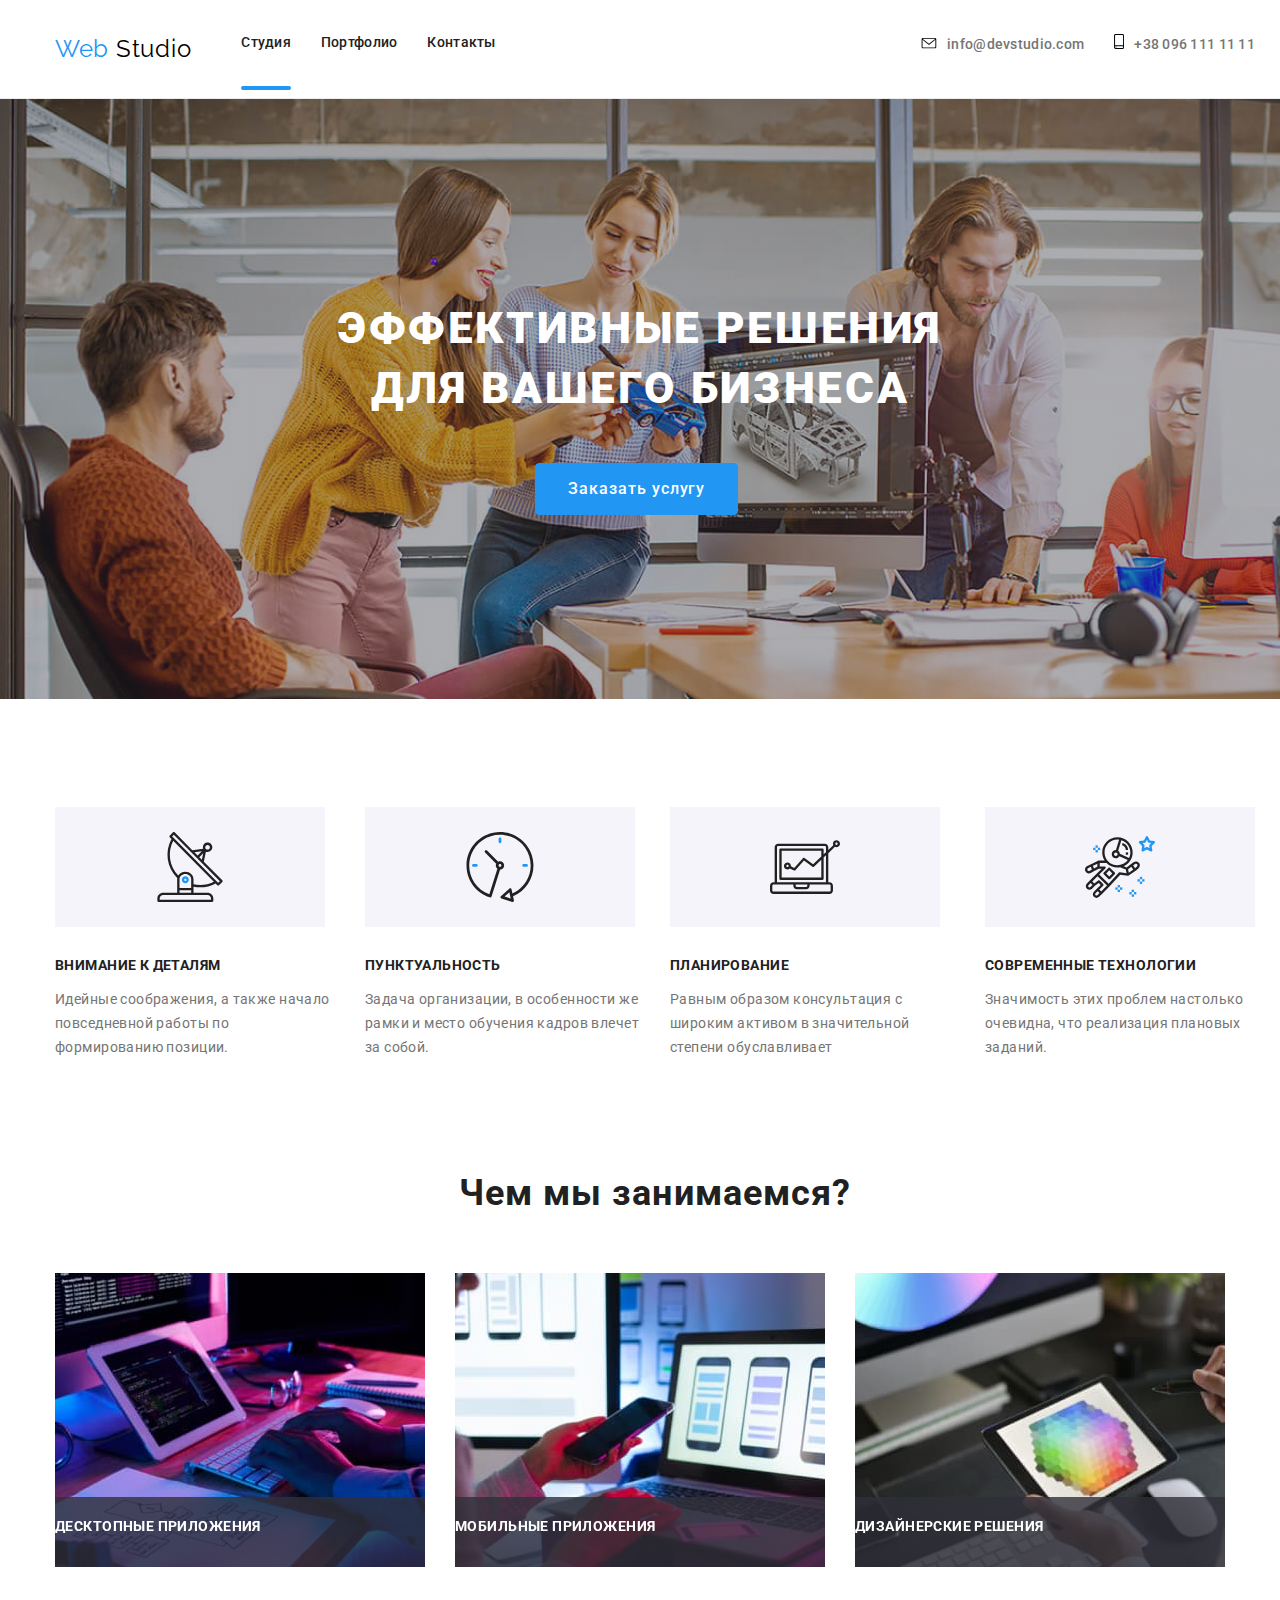
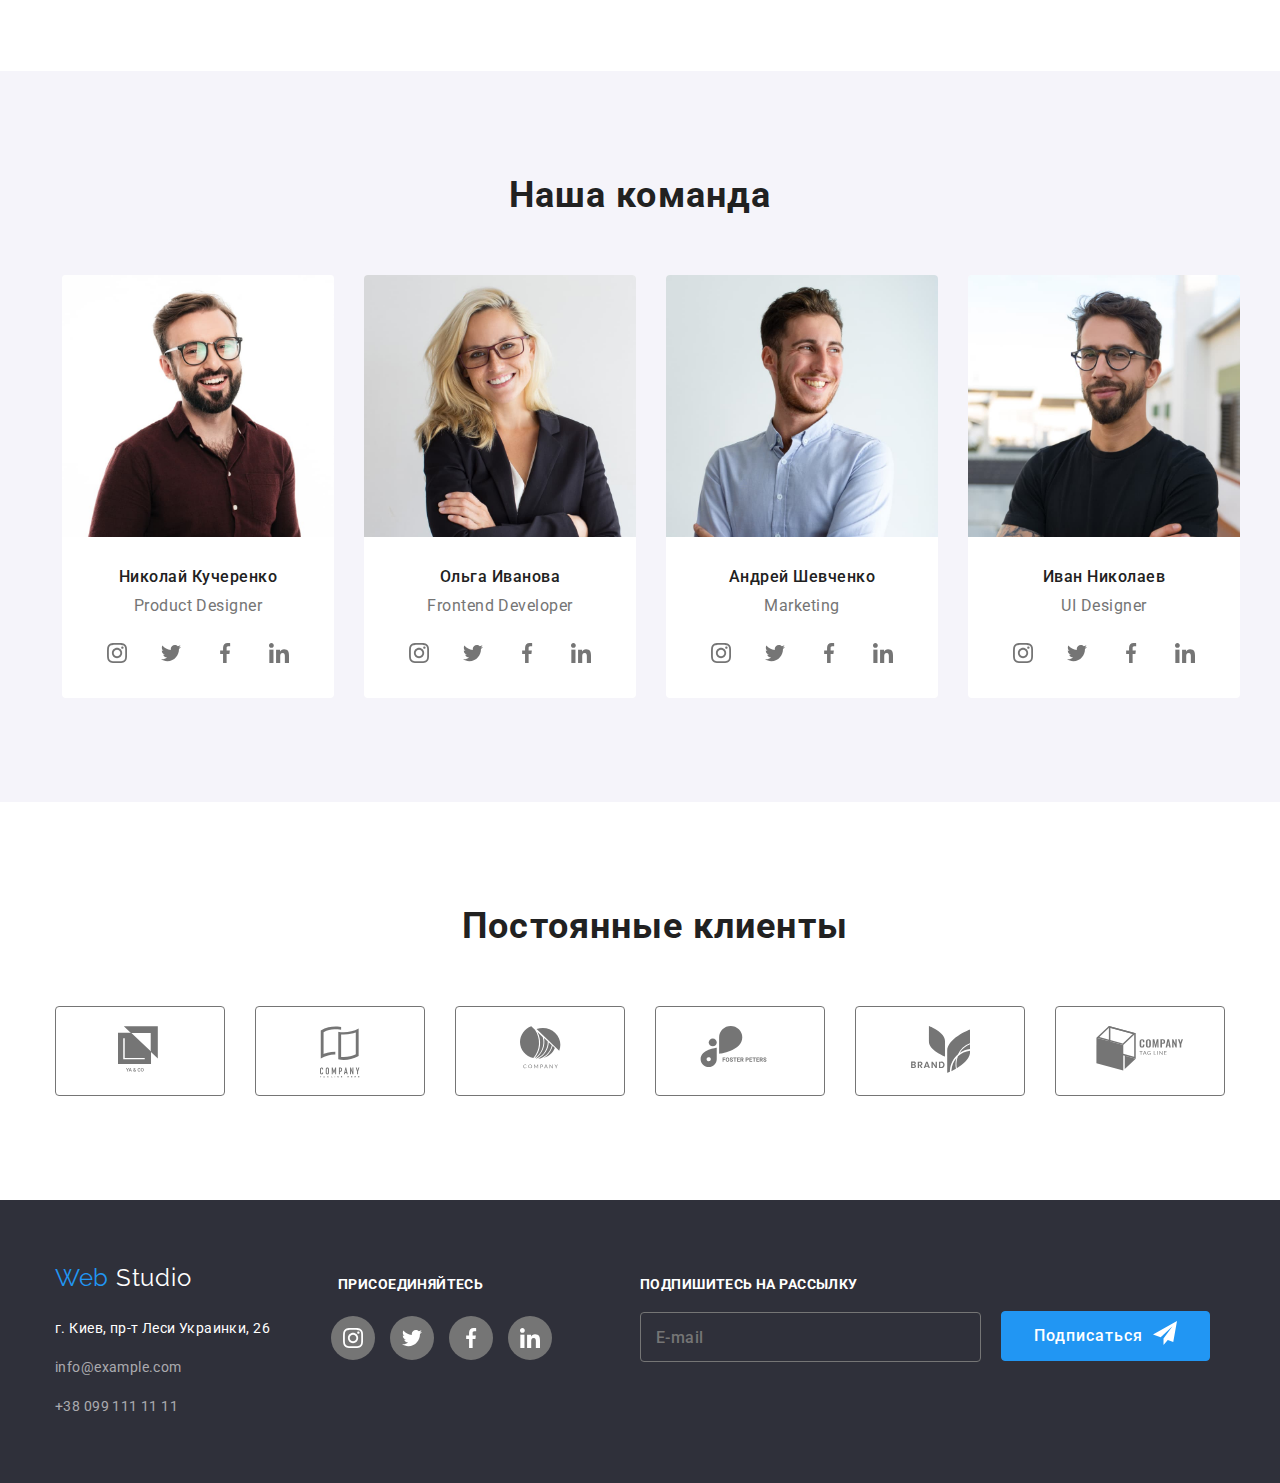
==== index.html @ a25edc17 "добавляет ховер галочку и ховер на Согласие" ====
<!DOCTYPE html>
<html lang="ru">

<head>
  <meta charset="UTF-8" />
  <meta name="viewport" content="width=device-width, initial-scale=1.0" />
  <meta http-equiv="X-UA-Compatible" content="ie=edge" />
  <title>Web studio</title>
  <link rel="stylesheet" href="./css/normalize.css" />
  <link rel="stylesheet" href="./css/styles.css" />
  <link href="https://fonts.googleapis.com/css2?family=Raleway:wght@700&family=Roboto:wght@400;500;700;900&display=swap"
    rel="stylesheet" />
</head>

<body>
  <!--Шапка сайта-->
  <header class="page-header">
    <div class="container flexbox">
      <nav class="navigation">
        <a>
          <span class="logo">
            <span class="logo-part-one">Web</span>
            <span class="logo-part-two">Studio</span></span></a>
        <ul class="list menu-list">
          <li class="menu-item">
            <a href="./index.html" class="menu-link current">Студия</a>
          </li>
          <li class="menu-item">
            <a href="./portfolio.html" class="menu-link">Портфолио</a>
          </li>
          <li class="menu-item">
            <a href="#" class="menu-link">Контакты</a>
          </li>
        </ul>
      </nav>

      <section class="contacts">
        <address>
          <ul class="list contacts-list menu-list">
            <li class="contacts-item">
              <a href="info@devstudio.com" class="contacts-link e-mail-link">
                <svg class="mail-icon" width="16" height="11">
                <use href="./icons/sprite.svg#icon-mail"></use>
              </svg>info@devstudio.com</a>
            </li>
            <li class="contacts-item">
              <a href="tel:+380961111111" class="contacts-link"><svg class="mail-icon" width="10" height="15">
                <use href="./icons/sprite.svg#icon-smartphone"></use>
              </svg>+38 096 111 11 11</a>
            </li>
          </ul>
        </address>
      </section>
    </div>
  </header>
  <main>
    <section class="hero boxhero">
      <div class="container">
        <h1 class="page-title">Эффективные решения для вашего бизнеса</h1>
        <button class="btn-header">
          <span data-modal-open>Заказать услугу</span>
        </button>
      </div>
      <div class="backdrop is-hidden" data-modal>
        <div class="modal">
          
          <div>
            <p class="modal-title">
              Оставьте свои данные, мы Вам перезвоним
            </p>
            <form class="contacts-us-form" id="contact-form">

              <div class="form-field">
              <svg class="modal-icon" width="18" height="18">
                <use href="./icons/sprite.svg#icon-personmodal"></use>
              </svg>
              <input type="text" class="contact-us-field" name="user-name" id="user-name">
              <label for="user-name" class="form-lable ">Имя</label>
              </div>

              <div class="form-field">
              <svg class="modal-icon" width="18" height="18">
                <use href="./icons/sprite.svg#icon-phonemodal"></use>
              </svg>
              <input type="tel" class="contact-us-field"  name="user-phone">
              <label for="user-phone" class="form-lable">Телефон</label>
              </div>

              <div class="form-field">
              <svg class="modal-icon" width="18" height="18">
                <use href="./icons/sprite.svg#icon-emailmodal"></use>
              </svg>
              <input type="email" class="contact-us-field" name="user-email">
              <label for="user-email" class="form-lable">Почта</label>
              </div>
              
              <div class="form-field">
              <textarea class="contact-us-message" name="message" id="message" placeholder="Введите текст" cols="30" rows="10"></textarea>
              <label for="message" class="form-lable">Комментарий</label>
              </div>
          
              <div class="form flexbox-list">

                <label class="field">
                  <input class="checkbox" type="checkbox" name="topic" value="html" />
                  <span class="icon"></span>
                  <span class="label">Соглашаюсь с рассылкой и принимаю</span>
                  <span href="#" class="modal-terms-text">Условия договора</span>
                </label>
              </div>
             <button class="modal-btn btn-submit">
              <span>Отправить</span>
              <div class="icon-close-hover">
                <button data-modal-close><svg class="icon-close" width="30" height="30">
                    <use href="./icons/sprite.svg#icon-close">
                  </svg></button>
              </div>
            </form>
          </div>
        </div>
      </div>
    </section>
    <!-- Преимущества> -->
    <section class="section product-padding">
      <div class="container">
        <ul class="list">
          <div class="flexbox-list">
            <li class="team-item">
              <h3 class="advantage-title advantage-lokator">Внимание к деталям</h3>
              <p class="section-description">
                Идейные соображения, а также начало повседневной работы по
                формированию позиции.
              </p>
            </li>
            <li class="team-item">

              <h3 class="advantage-title advantage-clock">Пунктуальность</h3>
              <p class="section-description">
                Задача организации, в особенности же рамки и место обучения
                кадров влечет за собой.
              </p>
            </li>
            <li class="team-item">

              <h3 class="advantage-title advantage-diagram">Планирование</h3>
              <p class="section-description">
                Равным образом консультация с широким активом в значительной
                степени обуславливает
              </p>
            </li>
            <li>

              <h3 class="advantage-title advantage-cosmo">Современные технологии</h3>
              <p class="section-description">
                Значимость этих проблем настолько очевидна, что реализация
                плановых заданий.
              </p>
            </li>
          </div>
        </ul>
      </div>
    </section>
    <!--Продукт-->
    <section class="section padding-section">
      <div class="container">
        <h2 class="section-title">Чем мы занимаемся?</h2>
        <ul class="list">
          <div class="flexbox-list">
            <li class="team-item">
              <div class="product">
              <img class="img" src="./imagespage1/activitiesphoto/img1.jpg" width="370" height="294"
                alt="Десктоп ноутбука" />
                <div class="advantage-absolute-title">
                 <h3 class="advantage-title white-title">Десктопные приложения</h3>
                </div>
            </li>
            <li class="team-item">
              <div class="product">
               <img class="img" src="./imagespage1/activitiesphoto/img2.jpg" width="370" height="294"
                alt="Мобильный телефон" />
                <div class="advantage-absolute-title">
                 <h3 class="advantage-title white-title">
                  Мобильные приложения
                 </h3>
                </div>
              </div>
            </li>
            <li class="team-item">
              <div class="product">
               <img class="img" src="./imagespage1/activitiesphoto/img3.jpg" width="370" height="294"
                alt="Монитор компьютера" />
                <div class="advantage-absolute-title">
                 <h3 class="advantage-title white-title background-title">
                   Дизайнерские решения
                 </h3>
                </div>
              </div>
            </li>
          </div>
        </ul>
      </div>
    </section>
    <!--Команда-->
    <section class="team-section padding-section">
      <div class="container">
        <h2 class="section-title">Наша команда</h2>
        <ul class="list flexbox">
          <div class="flexbox-list">
            <li class="team-item teammembers-box">
              <img class="img" src="./imagespage1/teamphoto/img1.jpg" width="272" height="260"
                alt="Николай Кучеренко" />
              <h3 class="name-title">Николай Кучеренко</h3>
              <p class="name-description">Product Designer</p>
              <ul class="list flexbox-center">
                <li class="social-item">
                  <href="https://www.instagram.com/" class="social-icons-link" target="_blank" rel="noopener noreferrer"
                    aria-label="ссылка Инстаграм" /> 
                    <svg class="social-icon" width="20" height="20">
                      <use href="./icons/sprite.svg#icon-instagram"></use>
                    </svg>
                </li>
                <li class="social-item">
                  <href="https://twitter.com/" class="social-icons-link"
                    target="_blank" rel="noopener noreferrer" aria-label="ссылка Твиттер" />
                    <svg class="social-icon" width="20" height="20">
                      <use href="./icons/sprite.svg#icon-twitter"></use>
                    </svg>
                </li>
                <li class="social-item">
                  <href="https://facebook.com/" class="social-icons-link" target="_blank" rel="noopener noreferrer"
                    aria-label="ссылка Фейсбук" />
                    <svg class="social-icon" width="20" height="20">
                      <use href="./icons/sprite.svg#icon-facebook"></use>
                    </svg>
                </li>
                <li class="social-item">
                  <href="https://www.linkedin.com/" class="social-icons-link" target="_blank" rel="noopener noreferrer"
                    aria-label="ссылка Линкедин" />
                    <svg class="social-icon" width="20" height="20">
                      <use href="./icons/sprite.svg#icon-linkedin"></use>
                    </svg>
                </li>
              </ul>
            </li>
            <li class="team-item teammembers-box">
              <img class="img" src="./imagespage1/teamphoto/img2.jpg" width="272" height="260" alt="Ольга Иванова" />
              <h3 class="name-title">Ольга Иванова</h3>
              <p class="name-description">Frontend Developer</p>
              <ul class="list flexbox-center">
                <li class="social-item">
                  <href="https://www.instagram.com/" class="social-icons-link" target="_blank" rel="noopener noreferrer"
                    aria-label="ссылка Инстаграм" />
                  <svg class="social-icon" width="20" height="20">
                    <use href="./icons/sprite.svg#icon-instagram"></use>
                  </svg>
                </li>
                <li class="social-item">
                  <href="https://twitter.com/" class="social-icons-link" target="_blank" rel="noopener noreferrer"
                    aria-label="ссылка Твиттер" />
                  <svg class="social-icon" width="20" height="20">
                    <use href="./icons/sprite.svg#icon-twitter"></use>
                  </svg>
                </li>
                <li class="social-item">
                  <href="https://facebook.com/" class="social-icons-link" target="_blank" rel="noopener noreferrer"
                    aria-label="ссылка Фейсбук" />
                  <svg class="social-icon" width="20" height="20">
                    <use href="./icons/sprite.svg#icon-facebook"></use>
                  </svg>
                </li>
                <li class="social-item">
                  <href="https://www.linkedin.com/" class="social-icons-link" target="_blank" rel="noopener noreferrer"
                    aria-label="ссылка Линкедин" />
                  <svg class="social-icon" width="20" height="20">
                    <use href="./icons/sprite.svg#icon-linkedin"></use>
                  </svg>
                </li>
              </ul>
            </li>
            <li class="team-item teammembers-box">
              <img class="img" class="img" src="./imagespage1/teamphoto/img3.jpg" width="272" height="260"
                alt="Андрей Шевченко" />
              <h3 class="name-title">Андрей Шевченко</h3>
              <p class="name-description">Marketing</p>
              <ul class="list flexbox-center">
                <li class="social-item">
                  <href="https://www.instagram.com/" class="social-icons-link" target="_blank" rel="noopener noreferrer"
                    aria-label="ссылка Инстаграм" />
                  <svg class="social-icon" width="20" height="20">
                    <use href="./icons/sprite.svg#icon-instagram"></use>
                  </svg>
                </li>
                <li class="social-item">
                  <href="https://twitter.com/" class="social-icons-link" target="_blank" rel="noopener noreferrer"
                    aria-label="ссылка Твиттер" />
                  <svg class="social-icon" width="20" height="20">
                    <use href="./icons/sprite.svg#icon-twitter"></use>
                  </svg>
                </li>
                <li class="social-item">
                  <href="https://facebook.com/" class="social-icons-link" target="_blank" rel="noopener noreferrer"
                    aria-label="ссылка Фейсбук" />
                  <svg class="social-icon" width="20" height="20">
                    <use href="./icons/sprite.svg#icon-facebook"></use>
                  </svg>
                </li>
                <li class="social-item">
                  <href="https://www.linkedin.com/" class="social-icons-link" target="_blank" rel="noopener noreferrer"
                    aria-label="ссылка Линкедин" />
                  <svg class="social-icon" width="20" height="20">
                    <use href="./icons/sprite.svg#icon-linkedin"></use>
                  </svg>
                </li>
              </ul>
            </li>
            <li class="team-item teammembers-box">
              <img class="img" src="./imagespage1/teamphoto/img4.jpg" width="272" height="260" alt="Иван Николаев" />
              <h3 class="name-title">Иван Николаев</h3>
              <p class="name-description">UI Designer</p>
              <ul class="list flexbox-center">
                <li class="social-item">
                  <href="https://www.instagram.com/" class="social-icons-link" target="_blank" rel="noopener noreferrer"
                    aria-label="ссылка Инстаграм" />
                  <svg class="social-icon" width="20" height="20">
                    <use href="./icons/sprite.svg#icon-instagram"></use>
                  </svg>
                </li>
                <li class="social-item">
                  <href="https://twitter.com/" class="social-icons-link" target="_blank" rel="noopener noreferrer"
                    aria-label="ссылка Твиттер" />
                  <svg class="social-icon" width="20" height="20">
                    <use href="./icons/sprite.svg#icon-twitter"></use>
                  </svg>
                </li>
                <li class="social-item">
                  <href="https://facebook.com/" class="social-icons-link" target="_blank" rel="noopener noreferrer"
                    aria-label="ссылка Фейсбук" />
                  <svg class="social-icon" width="20" height="20">
                    <use href="./icons/sprite.svg#icon-facebook"></use>
                  </svg>
                </li>
                <li class="social-item">
                  <href="https://www.linkedin.com/" class="social-icons-link" target="_blank" rel="noopener noreferrer"
                    aria-label="ссылка Линкедин" />
                  <svg class="social-icon" width="20" height="20">
                    <use href="./icons/sprite.svg#icon-linkedin"></use>
                  </svg>
                </li>
              </ul>
            </li>
          </div>
        </ul>
      </div>
    </section>
    <!--Постоянные клиенты-->
    <section class="section padding-section">
      <div class="container">
        <h2 class="section-title">Постоянные клиенты</h2>
        <ul class="list flexbox-list">
          <li class="team-item">
            <div class="clients-box">
              <svg class="client-icon" width="44" height="49">
                <use href="./icons/sprite.svg#icon-logo1"></use>
              </svg>
            </div>
          </li>
          <li class="team-item">
            <div class="clients-box">
              <svg class="client-icon" width="40" height="52">
                <use href="./icons/sprite.svg#icon-logo2"></use>
              </svg>
            </div>
          </li>
          <li class="team-item">
            <div class="clients-box">
              <svg class="client-icon" width="41" height="43">
                <use href="./icons/sprite.svg#icon-logo3"></use>
              </svg>
            </div>
          </li>
          <li class="team-item">
            <div class="clients-box">
              <svg class="client-icon" width="80" height="42">
                <use href="./icons/sprite.svg#icon-logo4"></use>
              </svg>
            </div>
          </li>
          <li class="team-item">
            <div class="clients-box">
              <svg class="client-icon" width="59" height="47">
                <use href="./icons/sprite.svg#icon-logo5"></use>
              </svg>
            </div>
          </li>
          <li class="team-item">
            <div class="clients-box">
              <svg class="client-icon" width="88" height="45">
                <use href="./icons/sprite.svg#icon-logo6"></use>
              </svg>
            </div>
          </li>
        </ul>
      </div>
    </section>
  </main>
  <!--Подвал-->
  <footer class="footer-section flexbox-list">
      <div class="section flexbox-list">
        <div class="flexbox-list footer-box">
          <div class="adress-box">
            <h2 hidden class="section-title">Контакты</h2>
            <p class="logo">
              <span class="logo-part-one-footer">Web</span>
              <span class="logo-part-two-footer">Studio</span>
            </p>

            <address>
              <div>
                <ul class="list">
                  <li class="adress-margin">
                    <a href="#" target="_blank" rel="noopener noreferrer" class="adress-footer-description">г. Киев, пр-т
                      Леси
                      Украинки, 26</a>
                  </li>
                  <li class="adress-margin">
                    <a href="mailto:info@example.com" class="contacts-description">info@example.com</a>
                  </li>
                  <li class="adress-margin">
                    <a href="+380991111111" class="contacts-description">+38 099 111 11 11</a>
                  </li>
                </ul>
              </div>
            </address>
          </div>

          <div class="footer-box join-us-box">
            <b class="advantage-title white-title">Присоединяйтесь</b>
            <ul class="list flexbox-center">
              <li class="socialfooter-item">
                <href="https://www.instagram.com/" class="socialfooter-icons-link" target="_blank" rel="noopener noreferrer"
                  aria-label="ссылка Инстаграм" />
                <svg class="socialfooter-icon" width="20" height="20">
                  <use href="./icons/sprite.svg#icon-instagram"></use>
                </svg>
              </li>
              <li class="socialfooter-item">
                <href="https://twitter.com/" class="socialfooter-icons-link" target="_blank" rel="noopener noreferrer"
                  aria-label="ссылка Твиттер" />
                <svg class="socialfooter-icon" width="20" height="20">
                  <use href="./icons/sprite.svg#icon-twitter"></use>
                </svg>
              </li>
              <li class="socialfooter-item">
                <href="https://facebook.com/" class="socialfooter-icons-link" target="_blank" rel="noopener noreferrer"
                  aria-label="ссылка Фейсбук" />
                <svg class="socialfooter-icon" width="20" height="20">
                  <use href="./icons/sprite.svg#icon-facebook"></use>
                </svg>
              </li>
              <li class="socialfooter-item">
                <href="https://www.linkedin.com/" class="socialfooter-icons-link" target="_blank" rel="noopener noreferrer"
                  aria-label="ссылка Линкедин" />
                <svg class="socialfooter-icon" width="20" height="20">
                  <use href="./icons/sprite.svg#icon-linkedin"></use>
                </svg>
              </li>
            </ul>
          </div>
        </div>

        <div class="footer-box sign-up-box container">
          <b class="advantage-title white-title">Подпишитесь на рассылку</b>
          <div class="flexbox-list">
            <p class="email-btn emailbtn-text">E-mail</p>
            <button class="btn adress-margin">
              <span class="flexbox-list">Подписаться
                <svg class="galka-icon" width="24" height="24">
                  <use href="./icons/sprite.svg#icon-galka"></use>
                </svg>
              </span>
            </button>
          </div>
        </div>
        </button>
      </div>
      </div>
  </footer>
  <script src="./js/modal.js"></script>
</body>

</html>
---- css/styles.css ----
html {
  box-sizing: border-box;
}

*,
*::before,
*::after {
  box-sizing: inherit;
}

:root {
  --accent-color: #2196f3;
  --dark-color: #000000;
  --semidark-color: #212121;
  --background-color: #2f303a;
  --main-color: #757575;
  --semilight-color: #f5f4fa;
  --light-color: #ffffff;
  --backround-light: #f5f4fa;
  --border-color: #ececec;
  --timing-function: cubic-bezier(0.4, 0, 0.2, 1);
}

body {
  font-family: "Roboto", sans-serif;
  font-size: 14px;
  line-height: 1.714em;
  letter-spacing: 0.03em;
  color: var(--main-color);
}
.container {
  width: 1200px;
  padding-left: 15 px;
  margin-right: auto;
  margin-left: auto;
}
.page-header {
  padding: 30px 0 30px 30px;
  border-bottom: 1px solid var(--border-color);
}

.flexbox {
  display: flex;
  justify-content: flex-end;
  align-items: center;
}
.flexbox-list {
  display: flex;
}

.flexbox-center {
  display: flex;
  justify-content: center;
}
.flexbox-space-between {
  display: flex;
  justify-content: space-between;
}

.footer-box {
  width: calc((100% - 30px) / 2);
}

.menu-list {
  display: flex;
}

.hero {
  background-color: rgba(47, 48, 58, 0.4);
  background-image: linear-gradient(
      rgba(47, 48, 58, 0.4) 0%,
      rgba(47, 48, 58, 0.4) 100%
    ),
    url(../imagespage1/header.jpg);
  background-size: cover;

  height: 600px;
  padding: 200px 0;
}
/*фото*/
.img {
  display: block;
  max-width: 100%;
  height: auto;
  object-fit: cover;
  object-position: top;
}

/* секции */

.boxhero {
  margin-right: auto;
  margin-left: auto;
}

.section {
  width: 1200px;
  margin-right: auto;
  margin-left: auto;
  padding: 0 15px;
}
.padding-section {
  padding-top: 94px;
  padding-bottom: 94px;
}
.poftfolio-padding {
  padding-top: 50px;
  padding-bottom: 100px;
}
.product-padding {
  padding-top: 94px;
}
.margin-works:nth-child(-n + 3) {
  margin-top: 34px;
}
.team-section {
  margin-right: auto;
  margin-left: auto;
  background-color: var(--backround-light);
  padding: 94px 15px;
}
.footer-section {
  margin-right: auto;
  margin-left: auto;
  background-color: var(--background-color);
  padding: 60 0 0 0;
}
.footer-width {
  width: 1200px;
}
.items-wrap {
  flex-wrap: wrap;
}
.e-mail-link {
  margin-right: 30px;
}
.navigation {
  display: flex;
  align-items: center;
  margin-right: auto;
}
.works-width {
  width: calc((100% - 60px) / 3);
}

.menu-item:not(:last-child) {
  margin-right: 30px;
}

.team-item:not(:last-child) {
  margin-right: 30px;
}
/*.menu-item {
  outline: 2px solid tomato;
}*/

.menu-link {
  font-family: "Roboto", sans-serif;
  position: relative;
  font-weight: 500;
  font-size: 14px;
  line-height: 1.143em;
  letter-spacing: 0.02em;
  color: var(--semidark-color);
  text-decoration: none;
  transition: color 250ms var(--timing-function);
}

.current::after {
  content: "";
  position: relative;
  display: block;
  width: 100%;
  height: 4px;
  border-radius: 4px;
  background-color: var(--accent-color);
  top: 32px;
}

.menu-link:hover::after,
.menu-link:focus::after,
.menu-link:enabled::after {
  transform: scaleX(1);
}

.menu-link:focus,
.menu-link:hover,
.menu-link:enabled {
  color: var(--accent-color);
}

.list {
  list-style: none;
  padding: 0px;
  margin: 0px;
}

.contacts-list {
  font-style: normal;
}
.contacts-link {
  font-family: "Roboto", sans-serif;
  font-style: normal;
  font-weight: 500;
  font-size: 14px;
  line-height: 1.143em;
  letter-spacing: 0.02em;
  color: var(--main-color);
  text-decoration: none;
  transition: color 250ms var(--timing-function);
}

.contacts-link:hover {
  color: var(--accent-color);
  fill: var(--accent-color);
}

.mail-icon {
  margin-right: 10px;
  transition: fill 250ms var(--timing-function);
}

.portfolio-link {
  font-family: "Roboto", sans-serif;
  color: var(--main-color);
  text-decoration: none;
}

/* Боксы */
.advantage-box {
  width: 270px;
  padding: 25px 100px;
  margin-bottom: 30px;
  background-color: var(--backround-light);
}

.advantage-lokator:before {
  content: " ";
  display: block;
  width: 270px;
  height: 120px;
  background-image: url(../imagespage1/advantagephoto/lokator.svg);
  background-position: 50% 50%;
  background-size: auto auto;
  background-repeat: no-repeat;
  background-color: var(--backround-light);
  margin-bottom: 30px;
}

.advantage-clock:before {
  content: " ";
  display: block;
  width: 270px;
  height: 120px;
  background-image: url(../imagespage1/advantagephoto/clock.svg);
  background-position: 50% 50%;
  background-size: auto auto;
  background-repeat: no-repeat;
  background-color: var(--backround-light);
  margin-bottom: 30px;
}
.advantage-diagram:before {
  content: " ";
  display: block;
  width: 270px;
  height: 120px;
  background-image: url(../imagespage1/advantagephoto/diagram.svg);
  background-position: 50% 50%;
  background-size: auto auto;
  background-repeat: no-repeat;
  background-color: var(--backround-light);
  margin-bottom: 30px;
}
.advantage-cosmo:before {
  content: " ";
  display: block;
  width: 270px;
  height: 120px;
  background-image: url(../imagespage1/advantagephoto/cosmo.svg);
  background-position: 50% 50%;
  background-size: auto auto;
  background-repeat: no-repeat;
  background-color: var(--backround-light);
  margin-bottom: 30px;
}
.clients-box {
  width: 170px;
  height: 90px;
  padding: 19px;
  text-align: center;
  background-color: var(--light-color);
  border: 1px solid var(--main-color);
  border-radius: 4px;
  transition: border-color 250ms var(--timing-function);
}

.clients-box:hover .client-icon {
  fill: var(--accent-color);
}

.client-icon {
  fill: var(--main-color);
  transition: fill 250ms var(--timing-function);
}

.clients-box:hover {
  border-color: var(--accent-color);
}

.teammembers-box {
  width: 272px;
  border-radius: 4px;
  background-color: var(--light-color);
  overflow: hidden;
}

.img {
  display: block;
  max-width: 100%;
  height: auto;
}

.teammembers-box:hover {
  box-shadow: 0px 1px 3px 1px rgba(0, 0, 0, 0.2);
}
.works-box {
  width: 370px;
  margin-bottom: 30px;
  transition: box-shadow 250ms var(--timing-function);
}
.works-box:hover {
  box-shadow: 0px 1px 3px 1px rgba(0, 0, 0, 0.2);
}

.portfolio-link:hover .work-actions {
  opacity: 1;
}
.work-actions {
  position: absolute;
  top: 23px;
  left: 23px;
  padding-right: 23px;
  opacity: 0;
  transition: 250ms var(--timing-function);
}
.product-thumb:hover::before {
  opacity: 1;
}

.product-thumb {
  position: relative;
  overflow: hidden;
  transition: opacity 250ms var(--timing-function);
}

.product-overlay {
  position: absolute;
  top: 0;
  left: 0;
  width: 100%;
  height: 100%;
  background-color: rgba(33, 150, 243, 0.9);
  transform: translateY(100%);
  opacity: 0;
  transition: transform 250ms cubic-bezier(0.4, 0, 0.2, 1),
    opacity 250ms cubic-bezier(0.4, 0, 0.2, 1);
}

.product:hover .product-overlay {
  transform: translateY(0);
  opacity: 1;
}

.product {
  position: relative;
}

.product.is-hidden {
  opacity: 0;
  pointer-events: none;
}
.advantage-absolute-title {
  position: absolute;
  background: rgba(47, 48, 58, 0.8);
  height: 70px;
  width: 370px;
  padding-top: 7px;
  bottom: 0;
}

.works-description {
  padding: 20px 24px;
}
.adress-box {
  padding-top: 40px;
}

.join-us-box {
  width: 206px;
  margin-top: 72px;
  margin-bottom: 100px;
  margin-left: 68px;
}
.sign-up-box {
  width: 570px;
  margin-top: 72px;
  margin-bottom: 100px;
}

/* Заголовки */

.logo {
  font-family: "Raleway", sans-serif;
  margin-right: 50px;
  font-weight: 700px;
  font-size: 24px;
  line-height: 1.167em;
  letter-spacing: 0.03em;
}

.logo-part-one {
  color: var(--accent-color);
}
.logo-part-two {
  color: var(--dark-color);
}
.logo-part-one-footer {
  color: var(--accent-color);
}
.logo-part-two-footer {
  color: var(--light-color);
}

.page-title {
  font-weight: 900;
  font-size: 44px;
  line-height: 1.363em;
  text-align: center;
  letter-spacing: 0.06em;
  text-transform: uppercase;
  color: var(--light-color);
  margin: 0 0 30px;
  margin: auto;
  width: 696px;
}
.section-title {
  font-weight: 700;
  font-size: 36px;
  line-height: 1.67em;
  text-align: center;
  letter-spacing: 0.03em;
  color: var(--semidark-color);
  margin-bottom: 50px;
  margin-top: 0px;
}
.advantage-title {
  font-weight: 700;
  font-size: 14px;
  line-height: 1.143em;
  letter-spacing: 0.03em;
  text-transform: uppercase;
  color: var(--semidark-color);
}
.modal {
  position: absolute;
  top: 50%;
  left: 50%;
  transform: translate(-50%, -50%);
  padding: 40px;
  background-color: #ffffff;
  border-radius: 4px;
  box-shadow: 0px 1px 3px 1px rgba(0, 0, 0, 0.2);
}

.modal-icon {
  margin-right: 8px;
  position: absolute;
  top: 40px;
  left: 10px;
  transition: fill 250ms var(--timing-function);
}

.modal-btn {
  font-weight: 500;
  font-size: 16px;
  line-height: 1.875em;
  letter-spacing: 0.06em;
  display: flex;
  height: 50px;
  align-items: center;
  text-align: center;
  background-color: var(--accent-color);
  color: var(--light-color);
  padding: 10px 32px;
  border: 1px solid var(--accent-color);
  border-radius: 4px;
  transition: color 250ms var(--timing-function);
  transition: background-color 250ms var(--timing-function);
  margin-left: 164px;
  margin-bottom: 10px;
  margin-top: 40px;
  box-shadow: 0px 1px 3px 1px rgba(0, 0, 0, 0.2);
}
.modal-terms-text {
  font-style: 400;
  font-weight: 400;
  font-size: 14px;
  line-height: 1.714em;
  letter-spacing: 0.03em;
  text-decoration-line: underline;
  color: #2196f3;
  margin-left: 10px;
}

.modal-btn:hover,
.modal-btn:focus {
  background-color: var(--light-color);
  color: var(--accent-color);
}
.modal-title {
  font-weight: 700;
  font-size: 20px;
  line-height: 1.15em;
  text-align: center;
  letter-spacing: 0.03em;
  color: var(--semidark-color);
  margin-top: 0px;
  margin-bottom: 0px;
}

.form-field {
  position: relative;
  padding-top: 30px;
  transition: border-color 250ms var(--timing-function);
}

.form-lable {
  position: absolute;
  top: 10px;
  left: 0px;
  font-weight: 400;
  font-size: 12px;
  line-height: 1.167em;
  letter-spacing: 0.01em;
  color: var(--main-color);
}

.phone-lable {
  position: absolute;
  top: 0;
  left: 0;
}

.contact-us-field {
  width: 450px;
  height: 40px;
  border: 1px solid;
  border-radius: 4px;
  border-color: var(--main-color);
  font-weight: 400;
  font-size: 14px;
  line-height: 1.142em;
  letter-spacing: 0.01em;
  padding-left: 30px;
  transition: border-color 250ms var(--timing-function);
}

.form-field:hover,
.form-field:focus,
.form-field:active {
  fill: var(--accent-color);
}

.contact-us-field:hover,
.contact-us-field:focus,
.contact-us-field:active {
  border-color: var(--accent-color);
}

.contact-us-message {
  width: 450px;
  height: 125px;
  border: 1px solid;
  border-color: var(--main-color);
  border-radius: 4px;
  padding-top: 9px;
  padding-left: 15px;
  color: var(--main-color);
  font-weight: 400;
  font-size: 12px;
  line-height: 1, 142em;
  letter-spacing: 0.01em;
}
.contact-us-message:hover,
.contact-us-message:focus,
.contact-us-message:active {
  border-color: var(--accent-color);
}

.contact-us-field::placeholder {
  font-style: 400;
  font-weight: 400;
  font-size: 12px;
  line-height: 1.16;
  letter-spacing: 0.01em;
  color: rgba(117, 117, 117, 0.5);
}

.comment-window {
  width: 450px;
  height: 120px;
  border: 1px solid var(--main-color);
  border-radius: 4px;
  margin-left: 40px;
}

.modalwindow-text {
  color: var(--main-color);
  font-weight: 400;
  font-size: 14px;
  line-height: 1, 142;
  letter-spacing: 0.01em;
}
li {
  margin-bottom: 10px;
}

.field {
  display: flex;
  align-items: center;
  /* outline: 1px solid black; */
}

.checkbox {
  /* -webkit-appearance: none;
  -moz-appearance: none;
  appearance: none;

  position: absolute; */

  position: absolute;
  width: 1px;
  height: 1px;
  margin: -1px;
  border: 0;
  padding: 0;
  clip: rect(0 0 0 0);
  overflow: hidden;
}

.icon {
  display: inline-block;
  width: 15px;
  height: 15px;
  margin-right: 5px;

  border: 2px solid #2a2a2a;
  border-radius: 4px;

  transition: transform 250ms linear;
}

.checkbox:checked + .icon {
  transform: scale(1.2);
  border-color: transparent;
  background-color: var(--accent-color);
  background-image: url("../imagespage1/icon\ check.svg");
  background-size: contain;
  background-origin: border-box;
}

.label {
  transition: transform 250ms linear;
}

.checkbox:checked ~ .label {
  transform: translateX(20px);
}

.icon-close {
  position: absolute;
  top: 8px;
  right: 8px;
  transition: fill 250ms var(--timing-function);
}
.icon-close-hover:hover .icon-close {
  fill: var(--accent-color);
}

.inline-block {
  display: inline-block;
}

.white-title {
  color: var(--light-color);
}

.name-title {
  font-weight: 500;
  font-size: 16px;
  line-height: 1.188em;
  letter-spacing: 0.03em;
  color: var(--semidark-color);
  margin: 0 0 10px;
  text-align: center;
  margin-top: 30px;
}
.portfolio-title {
  font-weight: 700;
  font-size: 18px;
  line-height: 2em;
  letter-spacing: 0.06em;
  color: var(--semidark-color);
}

/* Описание */
.section-description {
  font-style: normal;
  font-weight: normal;
  font-size: 14px;
  line-height: 1.714em;
  letter-spacing: 0.03em;
  color: var(--main-color);
  margin-bottom: 0px;
}

.name-description {
  font-weight: 400;
  font-size: 16px;
  line-height: 1.188em;
  letter-spacing: 0.03em;
  color: var(--main-color);
  text-align: center;
  margin-top: 10px;
}

.contacts-description {
  font-style: normal;
  font-weight: normal;
  font-size: 14px;
  line-height: 1.714em;
  letter-spacing: 0.03em;
  color: rgba(255, 255, 255, 0.6);
  text-decoration: none;
}
.adress-footer-description {
  font-style: normal;
  font-weight: normal;
  font-size: 14px;
  line-height: 1.714em;
  letter-spacing: 0.03em;
  color: var(--light-color);
  text-decoration: none;
}
.portfolio-description {
  font-weight: 400;
  font-style: 400;
  font-size: 18px;
  line-height: 2.33em;
  letter-spacing: 0.03em;
  color: var(--light-color);
}
.portfolio-text {
  font-family: "Roboto", sans-serif;
  font-style: normal;
  font-weight: 400;
  font-size: 16px;
  line-height: 1.875em;
  letter-spacing: 0.03em;
  color: var(--main-color);
}
.social-icons-link {
  display: inline-flex;
  justify-content: center;
  align-items: center;
  width: 44px;
  height: 44px;
  background: var(--light-color);
  border-radius: 50%;
  fill: var(--main-color);
  transition: background-color 250ms var(--timing-function);
}
.social-icon {
  transition: fill 250ms var(--timing-function);
}
.social-icons-link:hover .social-icon {
  fill: var(--light-color);
}
.social-icons-link:hover {
  background-color: var(--accent-color);
}

.social-item:not(:last-child) {
  margin-right: 10px;
}
.social-item {
  margin-bottom: 23px;
}

.socialfooter-icons-link {
  display: inline-flex;
  justify-content: center;
  align-items: center;
  width: 44px;
  height: 44px;
  background: var(--main-color);
  border-radius: 50%;
  fill: var(--light-color);
}

.socialfooter-icons-link:hover .socialfooter-icon {
  fill: var(--light-color);
}
.socialfooter-icons-link:hover {
  background-color: var(--accent-color);
}

.socialfooter-item:not(:last-child) {
  margin-right: 15px;
}
.socialfooter-item {
  margin-top: 20px;
  margin-bottom: 23px;
}
.social-footer {
  margin-right: 10px;
  margin-top: 21px;
}

.social-footer-item {
  margin: 20px;
}
.adress-margin {
  margin-top: 15px;
}

.galka-icon {
  display: inline-flex;
  margin-left: 10px;
  width: 24px;
  height: 24px;
  fill: var(--light-color);
}

/* Кнопки */

.btn {
  font-weight: 500;
  font-size: 16px;
  line-height: 1.875em;
  letter-spacing: 0.06em;
  display: flex;
  height: 50px;
  align-items: center;
  text-align: center;
  background-color: var(--accent-color);
  color: var(--light-color);
  padding: 10px 32px;
  border: 1px solid var(--accent-color);
  border-radius: 4px;
  margin-left: 20px;
  transition: background-color 250ms var(--timing-function);
  transition: color 250ms var(--timing-function);
}
.btn:hover,
.btn:focus {
  background-color: var(--light-color);
  color: var(--accent-color);
}
.galka-icon {
  transition: fill 250ms var(--timing-function);
}
.btn:hover .galka-icon {
  fill: var(--accent-color);
}

.btn-header {
  font-weight: 500;
  font-size: 16px;
  line-height: 1.875em;
  letter-spacing: 0.06em;
  display: flex;
  text-align: center;
  background-color: var(--accent-color);
  color: var(--light-color);
  border: 1px solid var(--accent-color);
  border-radius: 4px;
  padding: 10px 32px;
  margin-left: 495px;
  margin-top: 44px;
  transition: background-color 250ms var(--timing-function);
  transition: color 250ms var(--timing-function);
}

.btn-header:hover,
.btn-header:focus {
  background-color: var(--light-color);
  color: var(--accent-color);
}

.backdrop {
  position: fixed;
  top: 0;
  left: 0;
  width: 100%;
  height: 100%;
  background-color: rgba(0, 0, 0, 0.2);
}

.backdrop.is-hidden {
  opacity: 0;
  pointer-events: none;
}

.email-btn {
  width: 357px;
  height: 50px;
  border: 1px solid var(--main-color);
  border-radius: 4px;
  padding-left: 15px;
  padding-top: 15px;
  padding-bottom: 15px;
}
.emailbtn-text {
  color: var(--main-color);
  font-weight: 500;
  font-size: 16px;
  line-height: 1.25em;
  letter-spacing: 0.03em;
}

.portfoliobtn {
  background-color: var(--semilight-color);
  color: var(--semidark-color);
  font-weight: 500;
  font-size: 16px;
  line-height: 1.625em;
  letter-spacing: 0.03em;
  transition: color 250ms var(--timing-function);
  border: 1px solid var(--semilight-color);
  border-radius: 4px;
  padding: 6px 22px;
  margin-right: 8px;
  display: inline-block;
  transition: background-color 250ms var(--timing-function);
}

.portfoliobtn:hover,
.portfoliobtn:focus {
  background-color: var(--accent-color);
  color: var(--light-color);
}
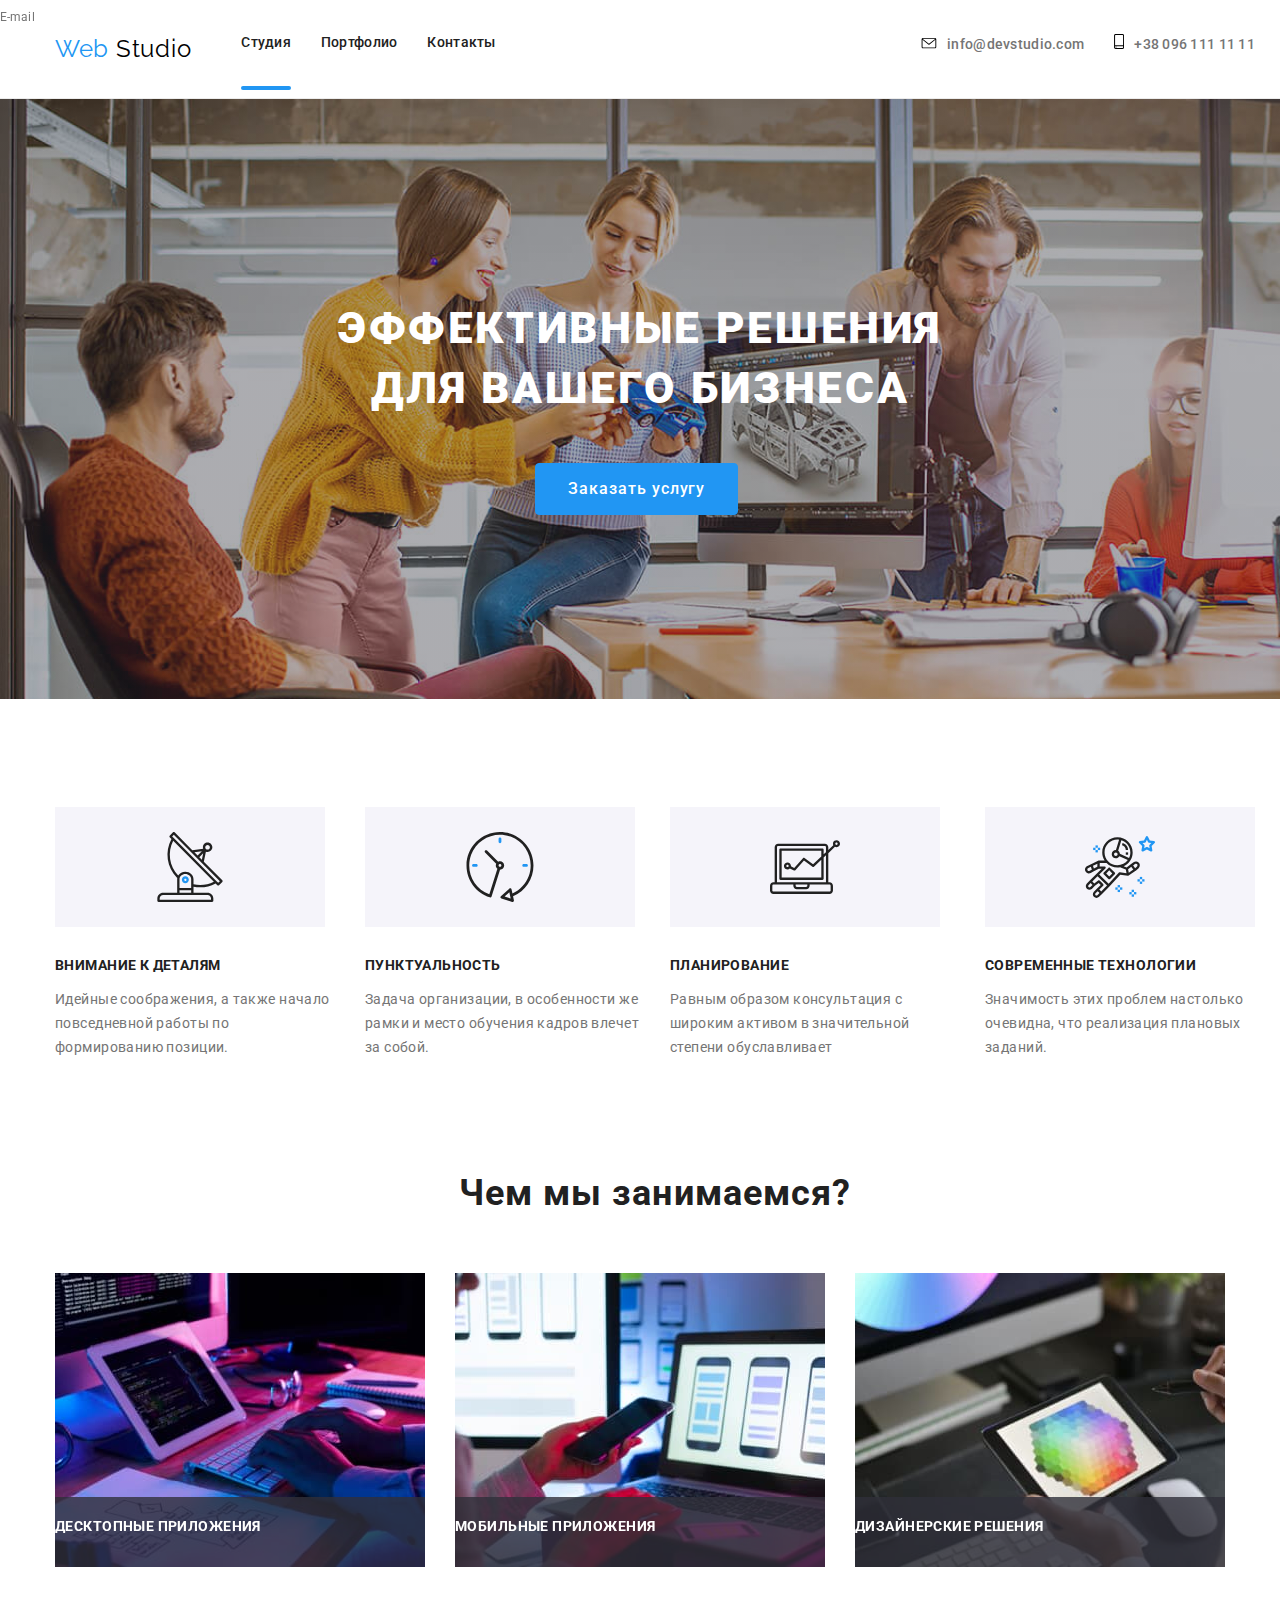
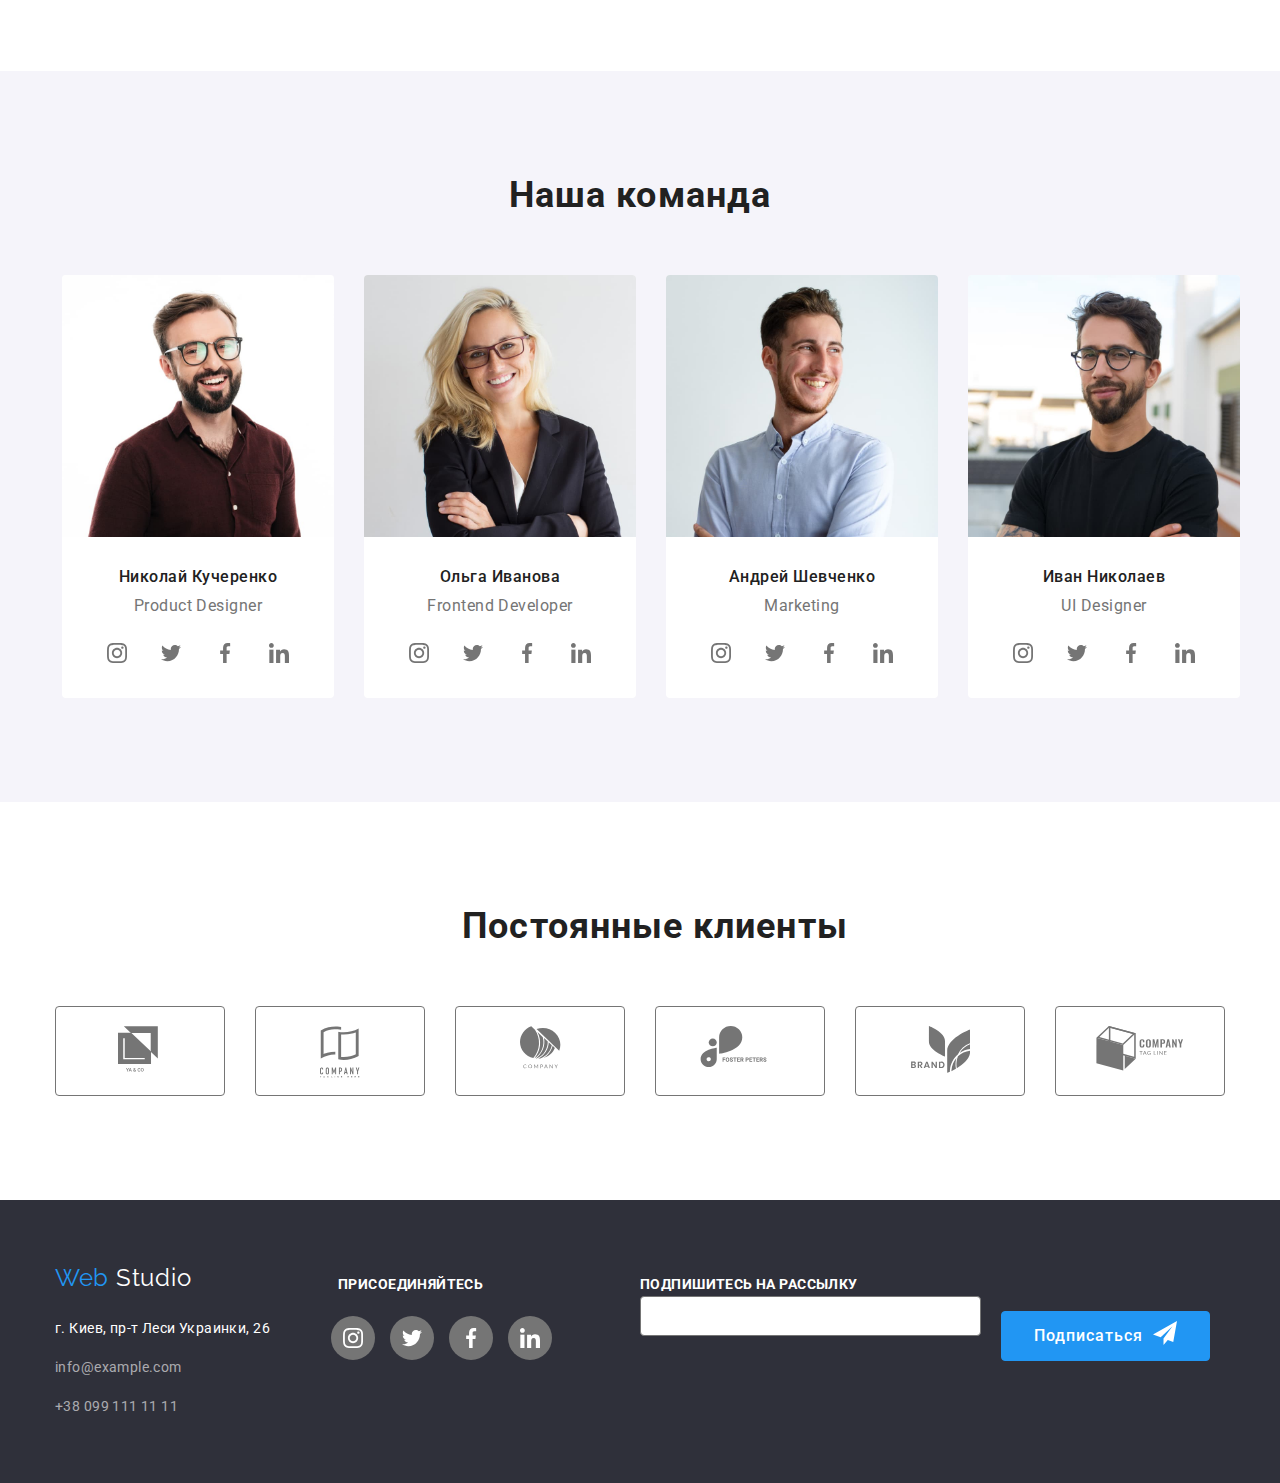
==== commit 102bfb46: "добавляет активную форму e-mail  в футер" ====
--- a/index.html
+++ b/index.html
@@ -99,7 +99,7 @@
               <label for="message" class="form-lable">Комментарий</label>
               </div>
           
-              <div class="form flexbox-list">
+              <div class="">
 
                 <label class="field">
                   <input class="checkbox" type="checkbox" name="topic" value="html" />
@@ -110,6 +110,7 @@
               </div>
              <button class="modal-btn btn-submit">
               <span>Отправить</span>
+              
               <div class="icon-close-hover">
                 <button data-modal-close><svg class="icon-close" width="30" height="30">
                     <use href="./icons/sprite.svg#icon-close">
@@ -471,7 +472,8 @@
         <div class="footer-box sign-up-box container">
           <b class="advantage-title white-title">Подпишитесь на рассылку</b>
           <div class="flexbox-list">
-            <p class="email-btn emailbtn-text">E-mail</p>
+            <input type="email" class="contact-us-field" name="user-email">
+            <label for="user-email" class="form-lable">E-mail</label>
             <button class="btn adress-margin">
               <span class="flexbox-list">Подписаться
                 <svg class="galka-icon" width="24" height="24">
--- a/css/styles.css
+++ b/css/styles.css
@@ -628,16 +628,9 @@
 .field {
   display: flex;
   align-items: center;
-  /* outline: 1px solid black; */
 }
 
 .checkbox {
-  /* -webkit-appearance: none;
-  -moz-appearance: none;
-  appearance: none;
-
-  position: absolute; */
-
   position: absolute;
   width: 1px;
   height: 1px;
@@ -653,11 +646,9 @@
   width: 15px;
   height: 15px;
   margin-right: 5px;
-
   border: 2px solid #2a2a2a;
   border-radius: 4px;
-
-  transition: transform 250ms linear;
+  transition: transform 250ms;
 }
 
 .checkbox:checked + .icon {
@@ -669,22 +660,21 @@
   background-origin: border-box;
 }
 
-.label {
-  transition: transform 250ms linear;
-}
-
-.checkbox:checked ~ .label {
-  transform: translateX(20px);
-}
-
 .icon-close {
   position: absolute;
   top: 8px;
   right: 8px;
   transition: fill 250ms var(--timing-function);
 }
+.icon-close:hover {
+  fill: var(--accent-color);
+}
+
 .icon-close-hover:hover .icon-close {
-  fill: var(--accent-color);
+  fill: var(--light-color);
+}
+.icon-close-hover:hover {
+  background-color: var(--accent-color);
 }
 
 .inline-block {
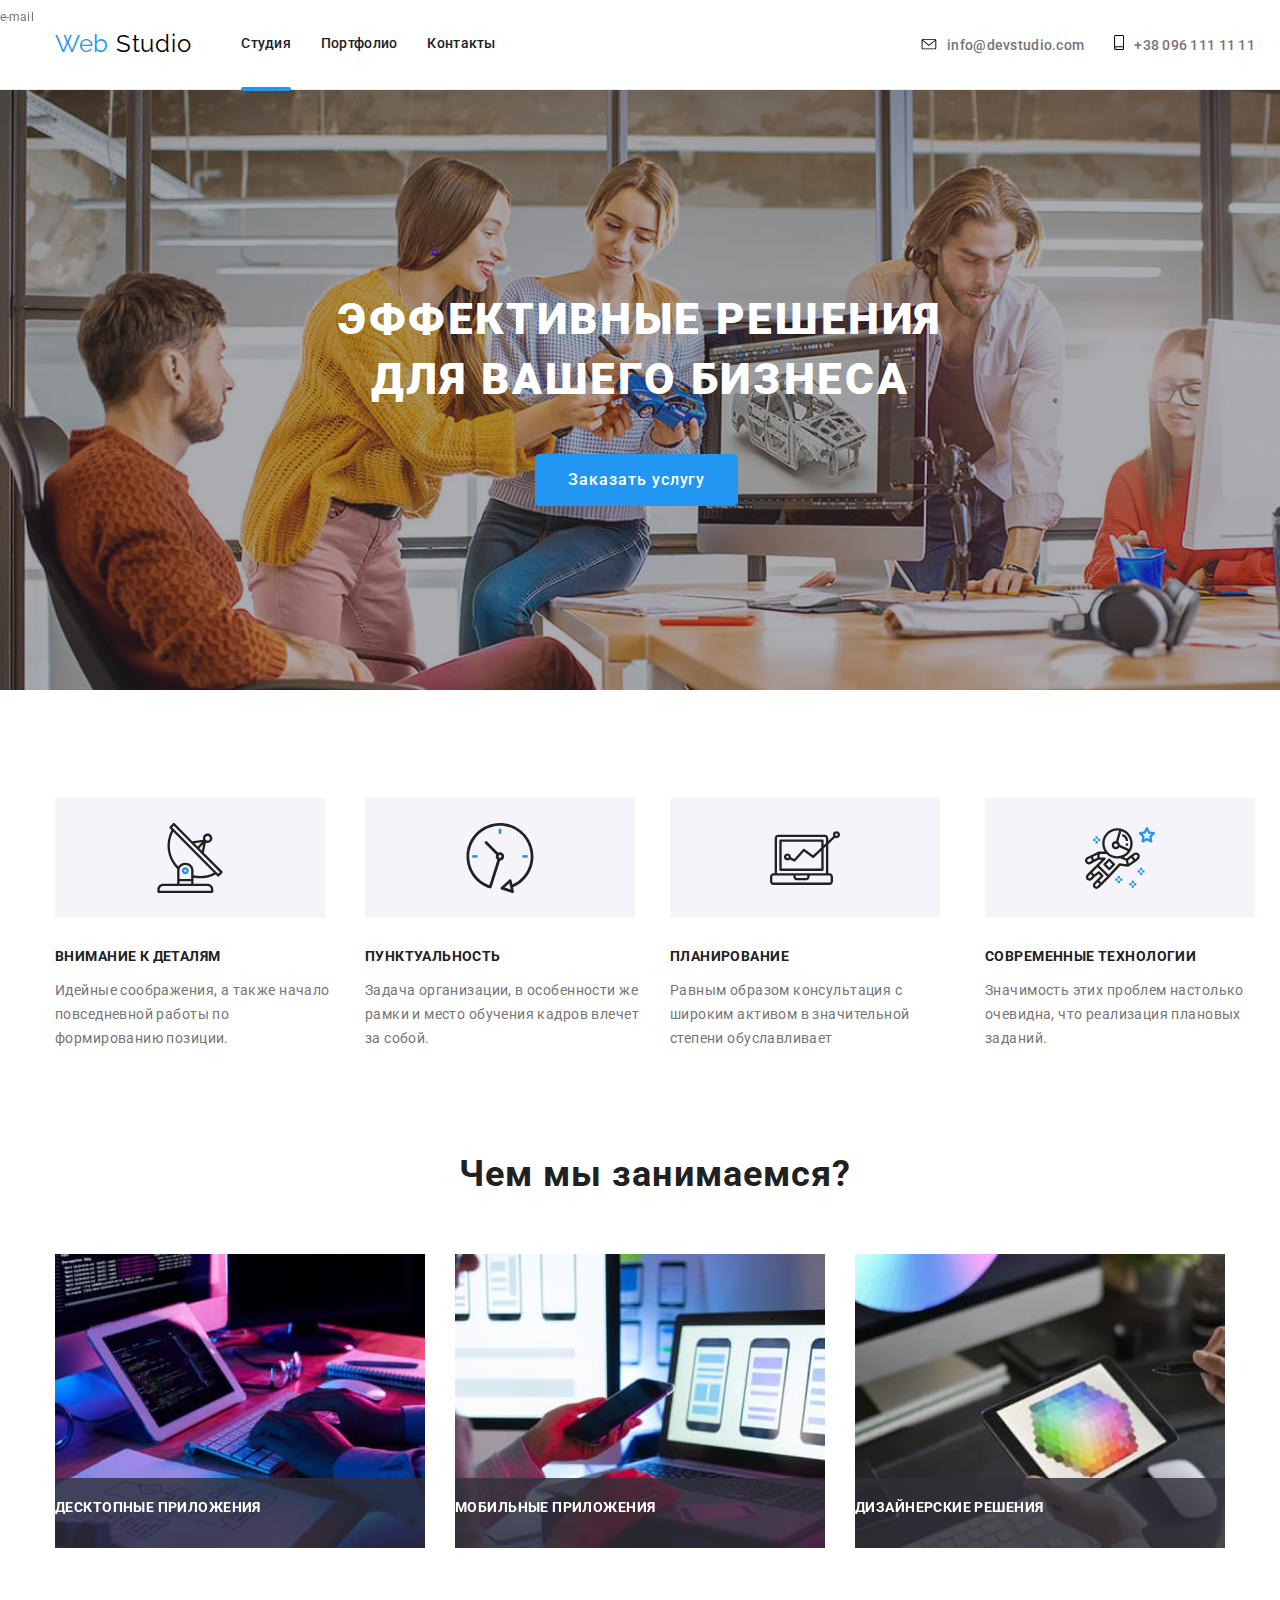
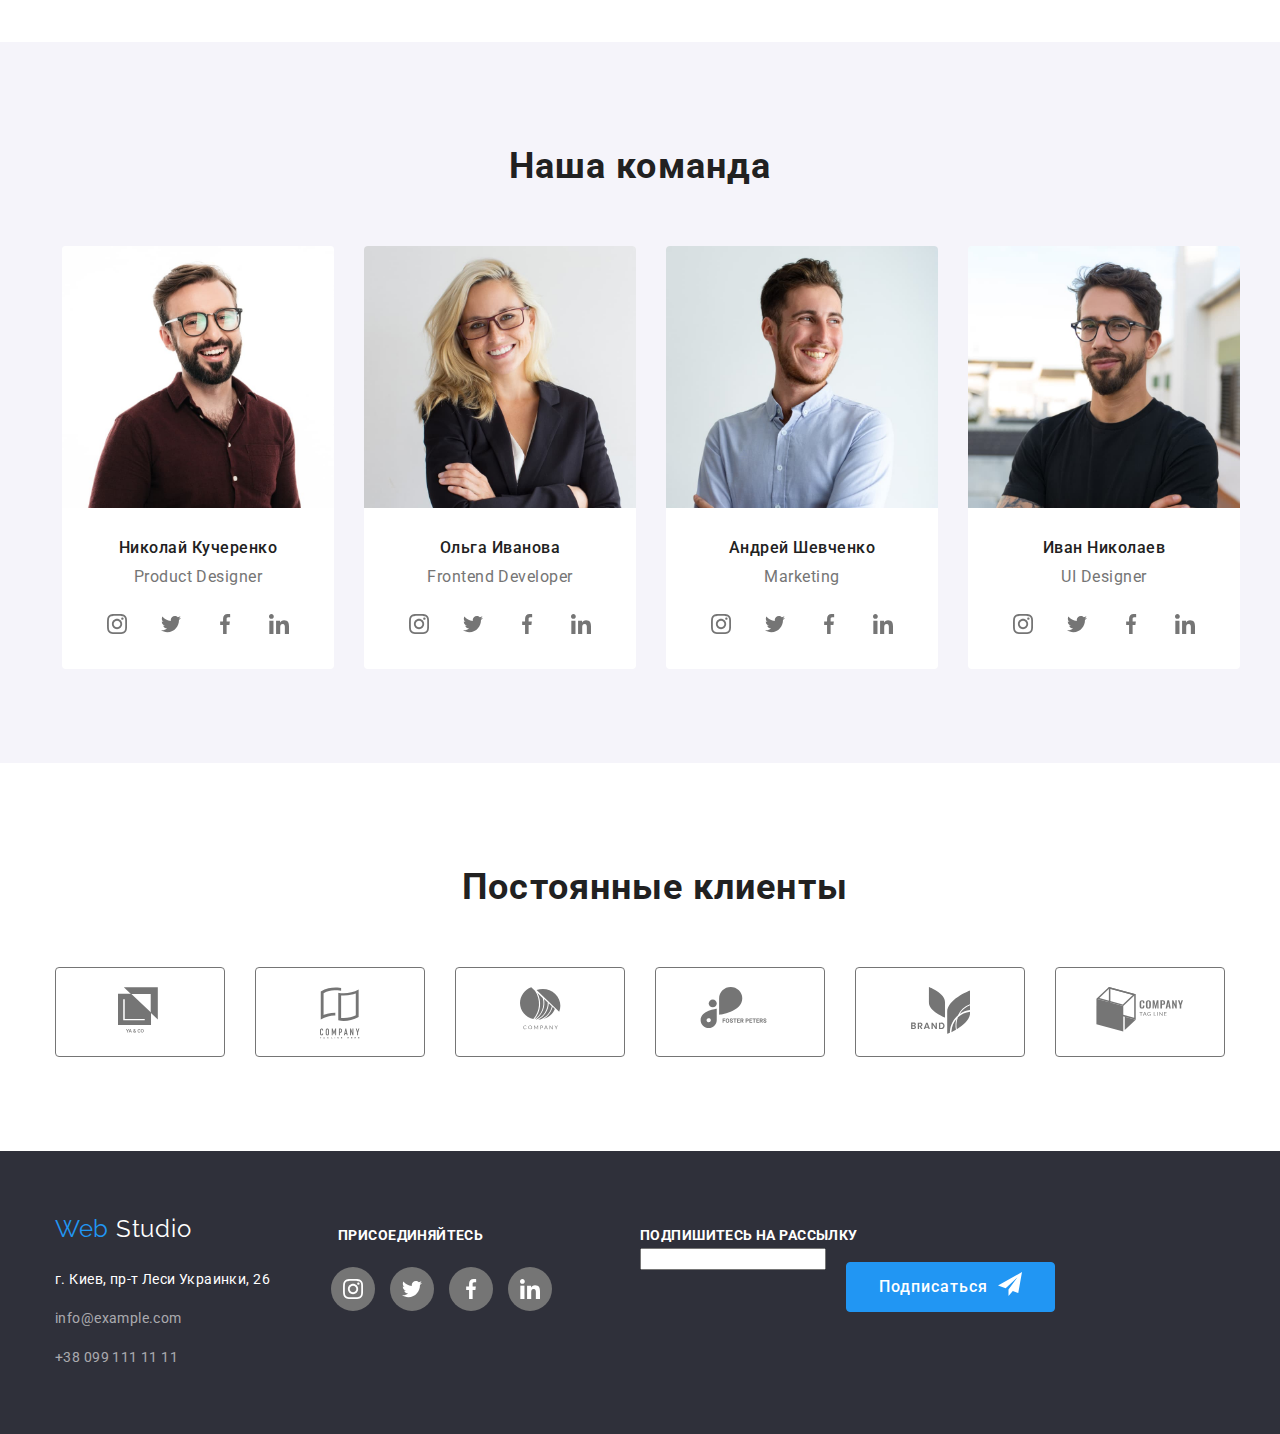
==== commit 9f409358: "дополняет стили нового окна e-mail" ====
--- a/index.html
+++ b/index.html
@@ -472,8 +472,10 @@
         <div class="footer-box sign-up-box container">
           <b class="advantage-title white-title">Подпишитесь на рассылку</b>
           <div class="flexbox-list">
-            <input type="email" class="contact-us-field" name="user-email">
-            <label for="user-email" class="form-lable">E-mail</label>
+            <form id="e-mail-form">
+            <input type="email" class="e-mail-field" name="user-email-footer">
+            <label for="user-email-footer" class="form-lable">e-mail</label>
+            </form>
             <button class="btn adress-margin">
               <span class="flexbox-list">Подписаться
                 <svg class="galka-icon" width="24" height="24">
--- a/css/styles.css
+++ b/css/styles.css
@@ -461,6 +461,9 @@
   text-transform: uppercase;
   color: var(--semidark-color);
 }
+
+/* Модальное окно и его формы */
+
 .modal {
   position: absolute;
   top: 50%;
@@ -571,12 +574,6 @@
   fill: var(--accent-color);
 }
 
-.contact-us-field:hover,
-.contact-us-field:focus,
-.contact-us-field:active {
-  border-color: var(--accent-color);
-}
-
 .contact-us-message {
   width: 450px;
   height: 125px;
@@ -605,6 +602,11 @@
   letter-spacing: 0.01em;
   color: rgba(117, 117, 117, 0.5);
 }
+.contact-us-field:hover,
+.contact-us-field:focus,
+.contact-us-field:active {
+  border-color: var(--accent-color);
+}
 
 .comment-window {
   width: 450px;
@@ -621,7 +623,10 @@
   line-height: 1, 142;
   letter-spacing: 0.01em;
 }
-li {
+
+/* Чекбокс*/
+
+.li {
   margin-bottom: 10px;
 }
 
@@ -659,6 +664,8 @@
   background-size: contain;
   background-origin: border-box;
 }
+
+/* кнопка "Закрыть" в модальном окне*/
 
 .icon-close {
   position: absolute;
@@ -830,6 +837,29 @@
   width: 24px;
   height: 24px;
   fill: var(--light-color);
+}
+
+.e-mail-field::placeholder {
+  width: 358px;
+  height: 50px;
+  border: 1px solid;
+  border-color: var(--main-color);
+  border-radius: 4px;
+  background-color: transparent;
+  margin-top: 20px;
+  padding-top: 16px;
+  padding-left: 16px;
+  padding-bottom: 16px;
+  color: var(--main-color);
+  font-weight: 400;
+  font-size: 16px;
+  line-height: 1, 25em;
+  letter-spacing: 0.03em;
+}
+.contact-us-message:hover,
+.contact-us-message:focus,
+.contact-us-message:active {
+  border-color: var(--accent-color);
 }
 
 /* Кнопки */
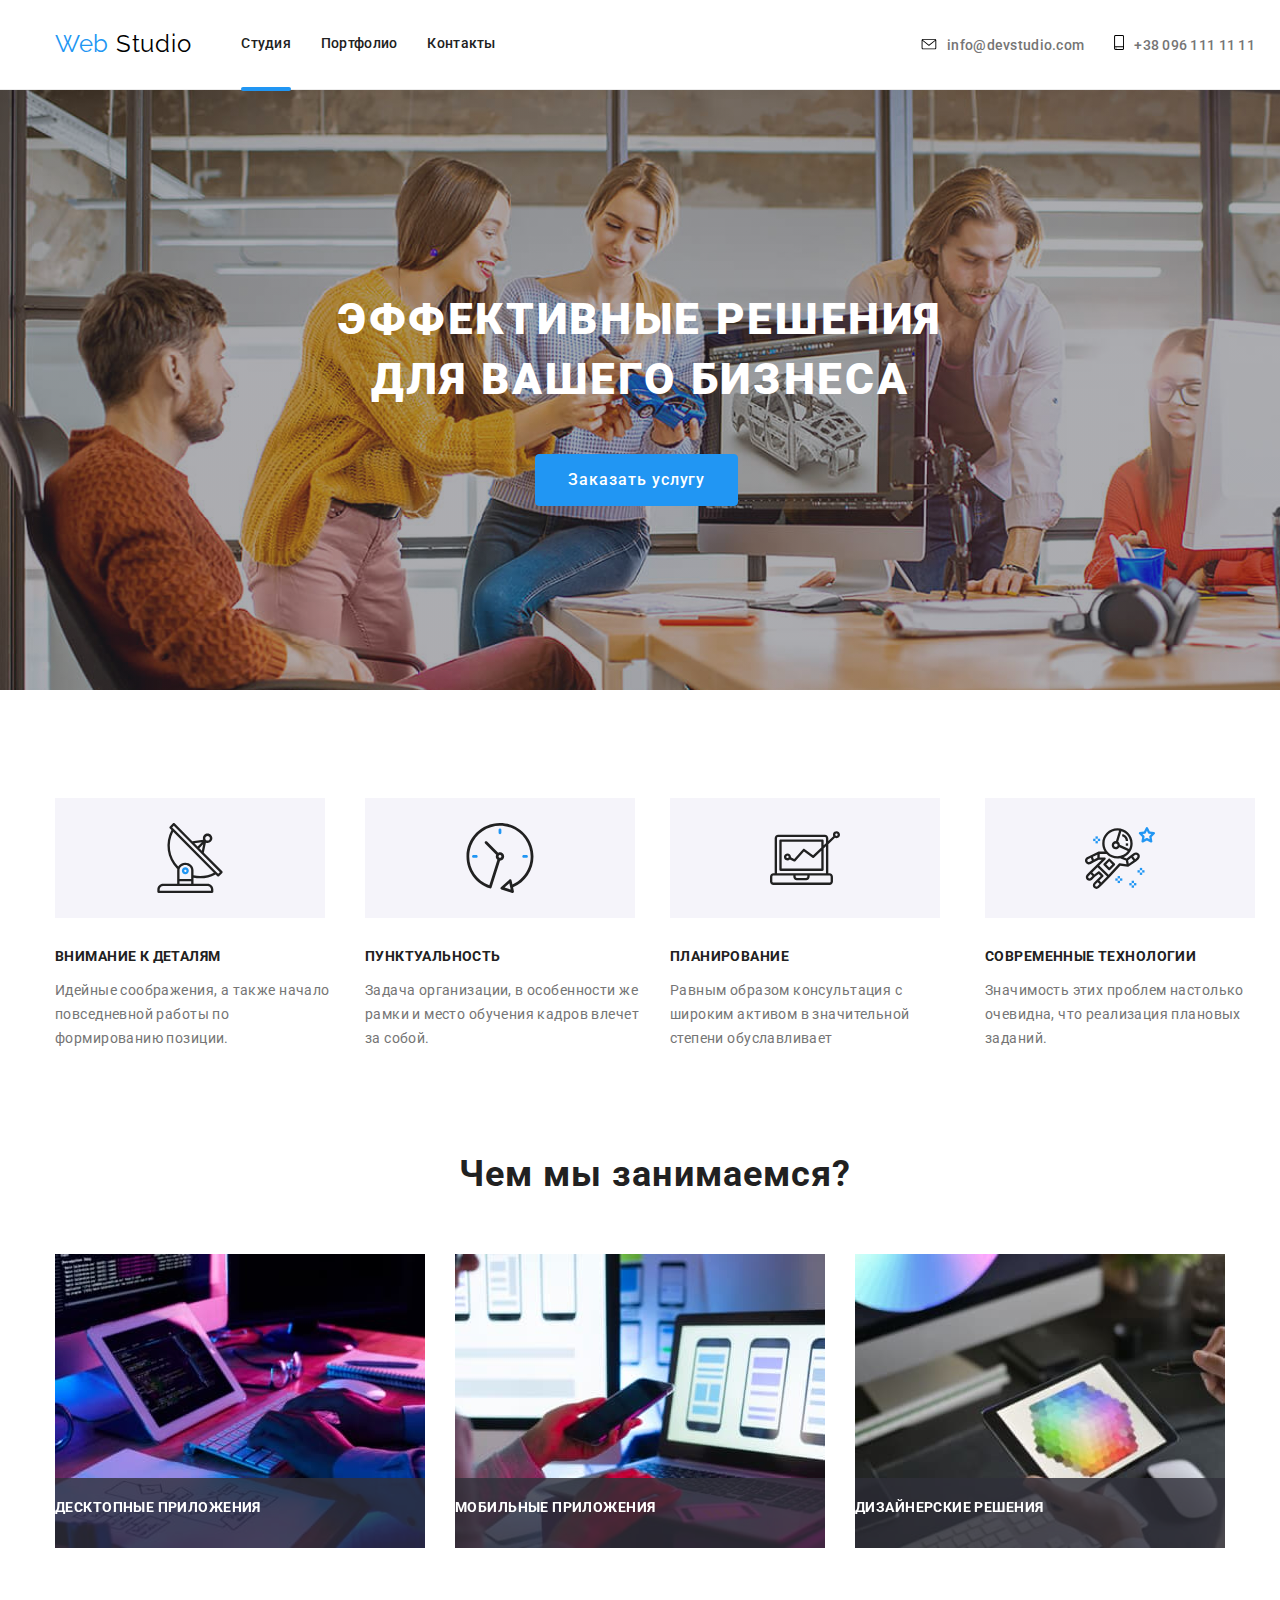
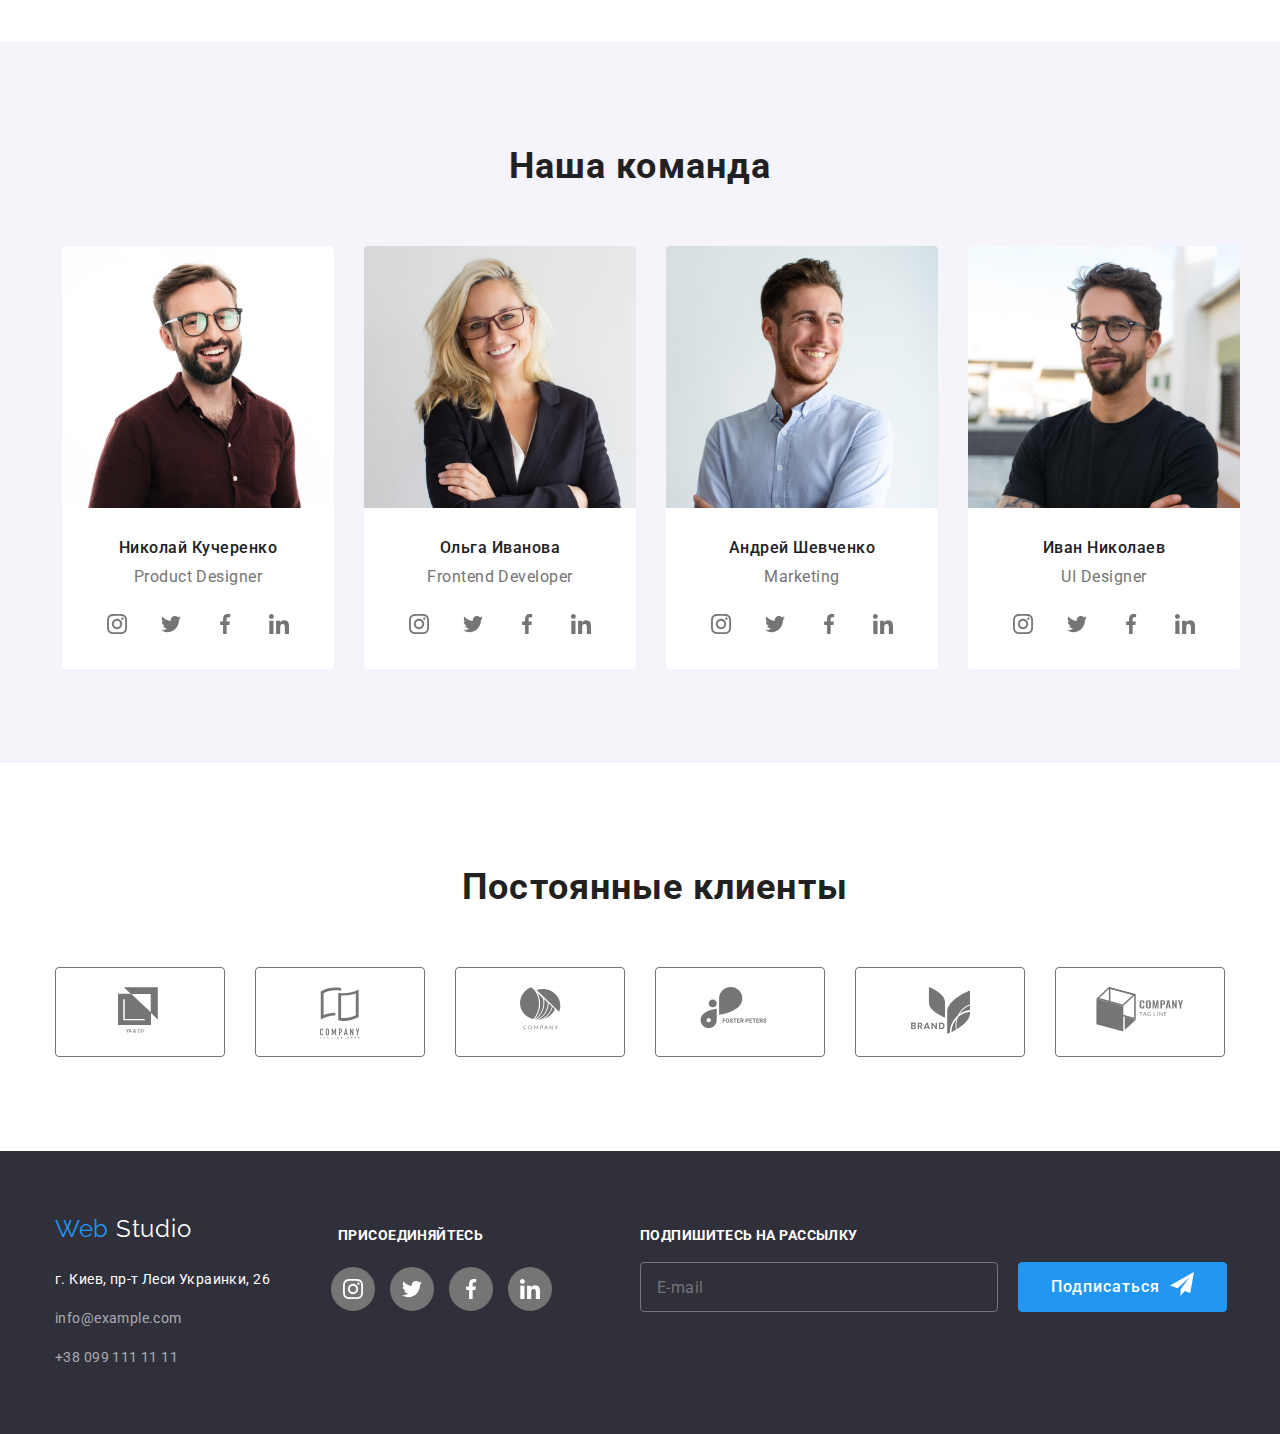
==== commit 1ec28672: "добавляет placeholder  в окно e-mail" ====
--- a/index.html
+++ b/index.html
@@ -99,7 +99,7 @@
               <label for="message" class="form-lable">Комментарий</label>
               </div>
           
-              <div class="">
+              <div>
 
                 <label class="field">
                   <input class="checkbox" type="checkbox" name="topic" value="html" />
@@ -473,8 +473,7 @@
           <b class="advantage-title white-title">Подпишитесь на рассылку</b>
           <div class="flexbox-list">
             <form id="e-mail-form">
-            <input type="email" class="e-mail-field" name="user-email-footer">
-            <label for="user-email-footer" class="form-lable">e-mail</label>
+            <input type="email" class="e-mail-field"  placeholder="E-mail" name="user-email-footer">
             </form>
             <button class="btn adress-margin">
               <span class="flexbox-list">Подписаться
--- a/css/styles.css
+++ b/css/styles.css
@@ -839,26 +839,27 @@
   fill: var(--light-color);
 }
 
-.e-mail-field::placeholder {
+.e-mail-field {
   width: 358px;
   height: 50px;
   border: 1px solid;
   border-color: var(--main-color);
   border-radius: 4px;
   background-color: transparent;
-  margin-top: 20px;
+  margin-top: 15px;
   padding-top: 16px;
   padding-left: 16px;
   padding-bottom: 16px;
   color: var(--main-color);
   font-weight: 400;
   font-size: 16px;
-  line-height: 1, 25em;
-  letter-spacing: 0.03em;
-}
-.contact-us-message:hover,
-.contact-us-message:focus,
-.contact-us-message:active {
+  line-height: 1.25em;
+  letter-spacing: 0.03em;
+}
+
+.e-mail-field:hover,
+.e-mail-field:focus,
+.e-mail-field:active {
   border-color: var(--accent-color);
 }
 
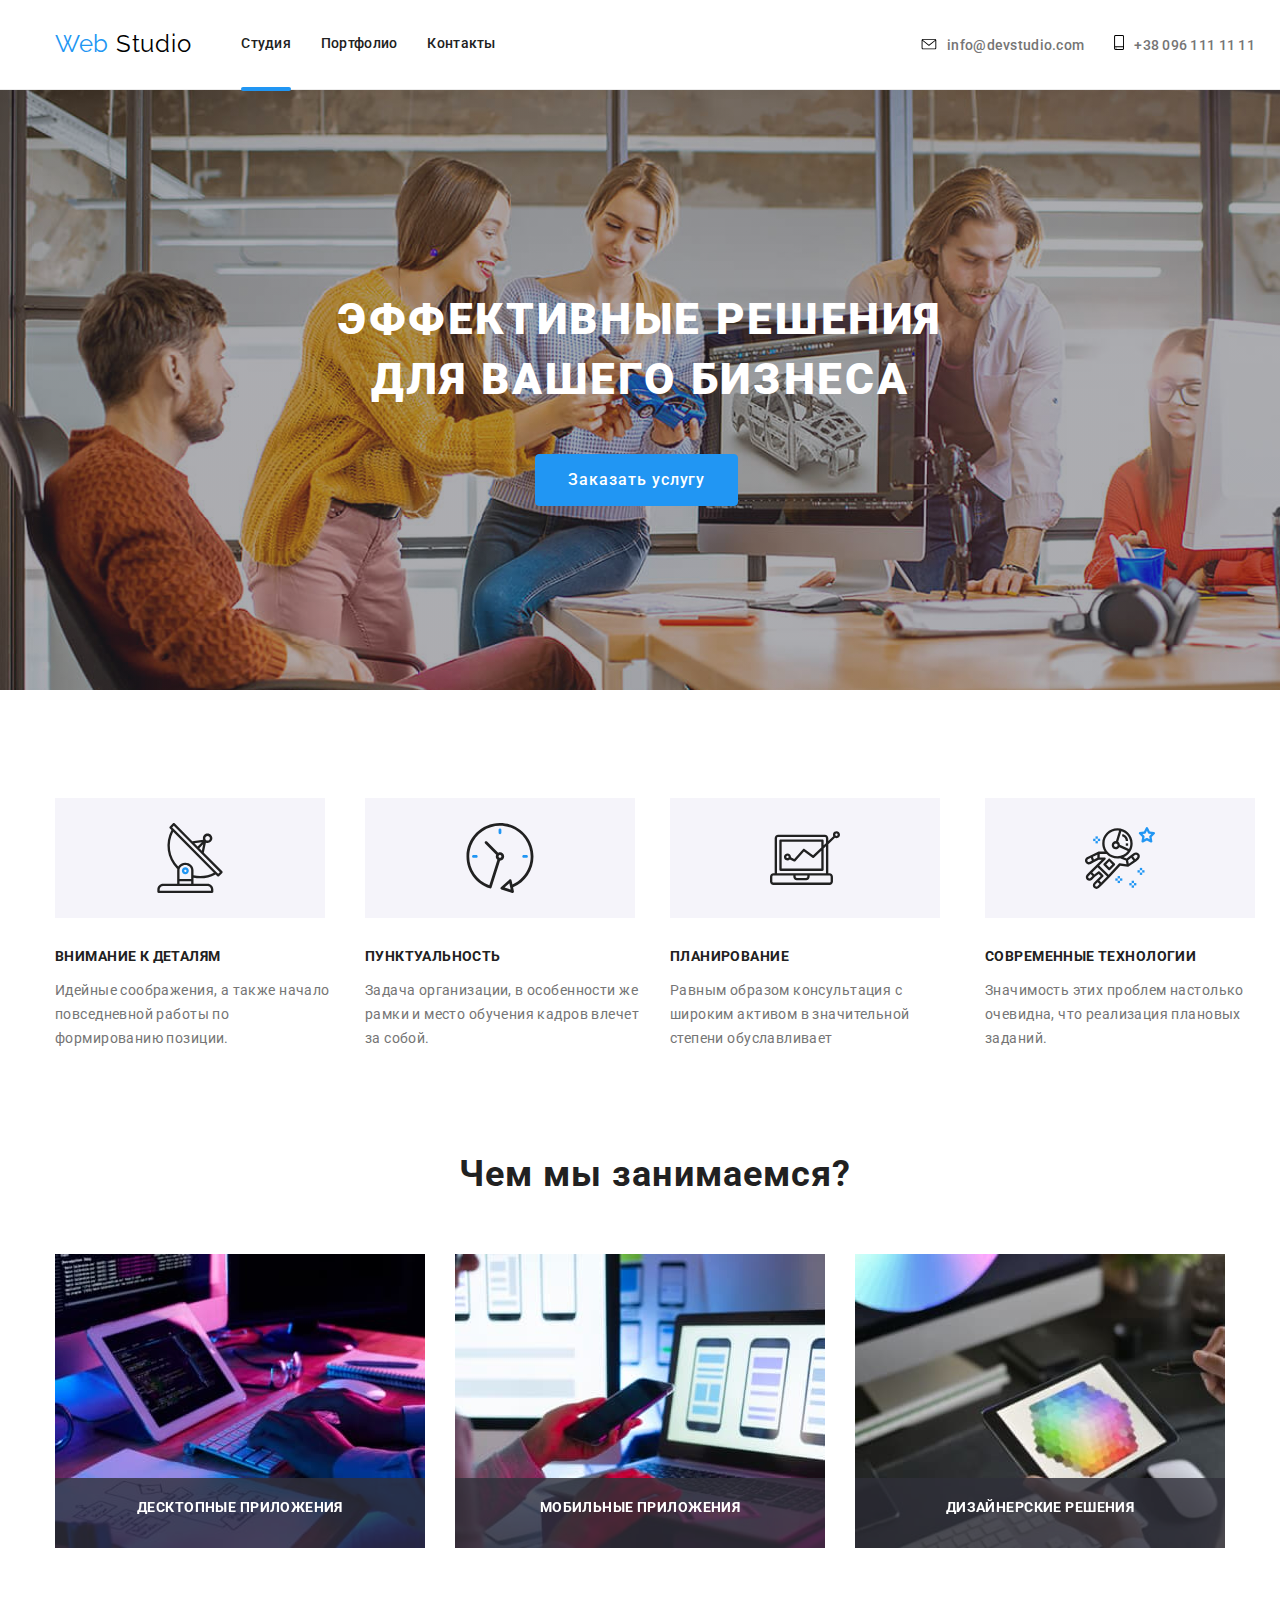
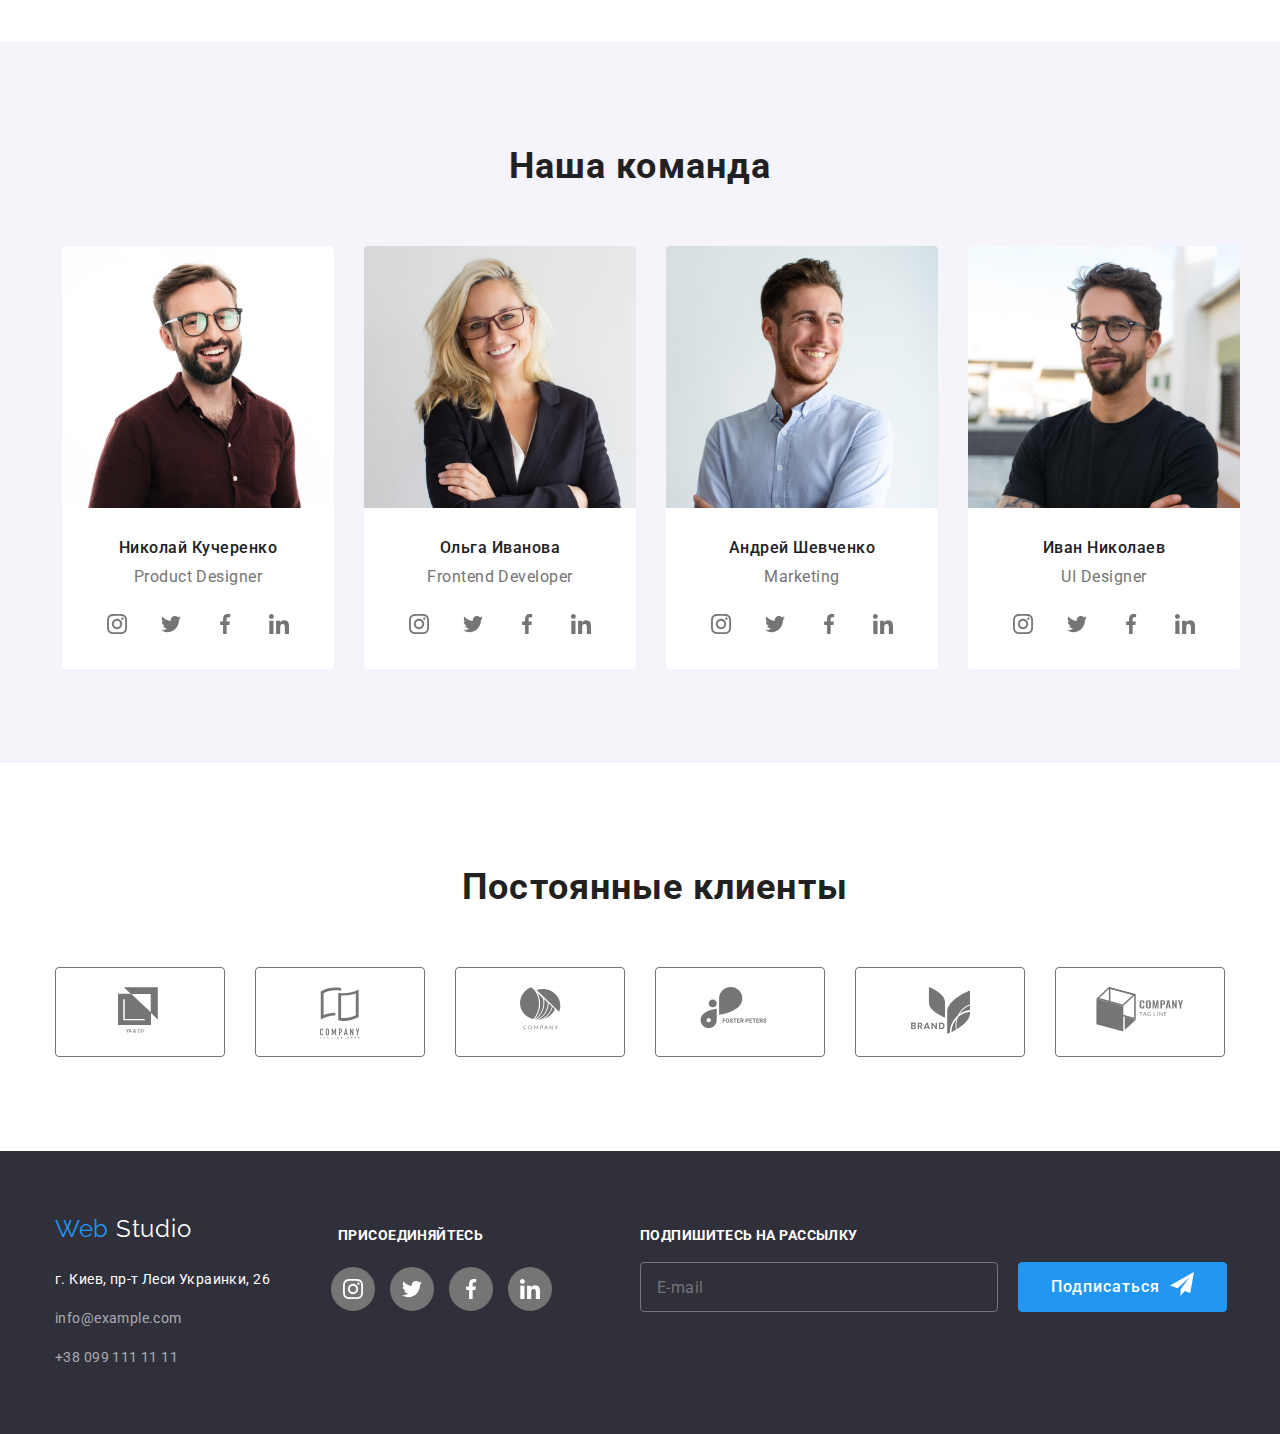
==== commit 9a88145f: "Центрирует отъехавшие заголовки" ====
--- a/index.html
+++ b/index.html
@@ -112,7 +112,7 @@
               <span>Отправить</span>
               
               <div class="icon-close-hover">
-                <button data-modal-close><svg class="icon-close" width="30" height="30">
+                <button data-modal-close class="close-btn"><svg class="icon-close" width="11" height="11">
                     <use href="./icons/sprite.svg#icon-close">
                   </svg></button>
               </div>
@@ -172,7 +172,7 @@
               <img class="img" src="./imagespage1/activitiesphoto/img1.jpg" width="370" height="294"
                 alt="Десктоп ноутбука" />
                 <div class="advantage-absolute-title">
-                 <h3 class="advantage-title white-title">Десктопные приложения</h3>
+                 <h3 class="advantage-title white-title center">Десктопные приложения</h3>
                 </div>
             </li>
             <li class="team-item">
@@ -180,7 +180,7 @@
                <img class="img" src="./imagespage1/activitiesphoto/img2.jpg" width="370" height="294"
                 alt="Мобильный телефон" />
                 <div class="advantage-absolute-title">
-                 <h3 class="advantage-title white-title">
+                 <h3 class="advantage-title white-title center">
                   Мобильные приложения
                  </h3>
                 </div>
@@ -191,7 +191,7 @@
                <img class="img" src="./imagespage1/activitiesphoto/img3.jpg" width="370" height="294"
                 alt="Монитор компьютера" />
                 <div class="advantage-absolute-title">
-                 <h3 class="advantage-title white-title background-title">
+                 <h3 class="advantage-title white-title center">
                    Дизайнерские решения
                  </h3>
                 </div>
--- a/css/styles.css
+++ b/css/styles.css
@@ -461,6 +461,9 @@
   text-transform: uppercase;
   color: var(--semidark-color);
 }
+.center {
+  text-align: center;
+}
 
 /* Модальное окно и его формы */
 
@@ -476,7 +479,6 @@
 }
 
 .modal-icon {
-  margin-right: 8px;
   position: absolute;
   top: 40px;
   left: 10px;
@@ -558,8 +560,8 @@
   width: 450px;
   height: 40px;
   border: 1px solid;
-  border-radius: 4px;
   border-color: var(--main-color);
+  border-radius: 4px;
   font-weight: 400;
   font-size: 14px;
   line-height: 1.142em;
@@ -568,6 +570,13 @@
   transition: border-color 250ms var(--timing-function);
 }
 
+.form-field:hover .contact-us-field,
+.form-field:focus .contact-us-field,
+.form-field:active .contact-us-field {
+  border-color: var(--accent-color);
+  fill: var(--accent-color);
+}
+
 .form-field:hover,
 .form-field:focus,
 .form-field:active {
@@ -588,6 +597,7 @@
   line-height: 1, 142em;
   letter-spacing: 0.01em;
 }
+
 .contact-us-message:hover,
 .contact-us-message:focus,
 .contact-us-message:active {
@@ -601,11 +611,6 @@
   line-height: 1.16;
   letter-spacing: 0.01em;
   color: rgba(117, 117, 117, 0.5);
-}
-.contact-us-field:hover,
-.contact-us-field:focus,
-.contact-us-field:active {
-  border-color: var(--accent-color);
 }
 
 .comment-window {
@@ -667,22 +672,29 @@
 
 /* кнопка "Закрыть" в модальном окне*/
 
-.icon-close {
+.close-btn {
   position: absolute;
   top: 8px;
   right: 8px;
+  width: 30px;
+  height: 30px;
+  background: var(--light-color);
+  border: 1px solid var(--main-color);
+  border-radius: 15px;
+  box-sizing: border-box;
+}
+
+.icon-close {
+  fill: var(--dark-color);
+
   transition: fill 250ms var(--timing-function);
 }
-.icon-close:hover {
+
+.close-btn:hover .icon-close {
   fill: var(--accent-color);
 }
 
-.icon-close-hover:hover .icon-close {
-  fill: var(--light-color);
-}
-.icon-close-hover:hover {
-  background-color: var(--accent-color);
-}
+/***/
 
 .inline-block {
   display: inline-block;
